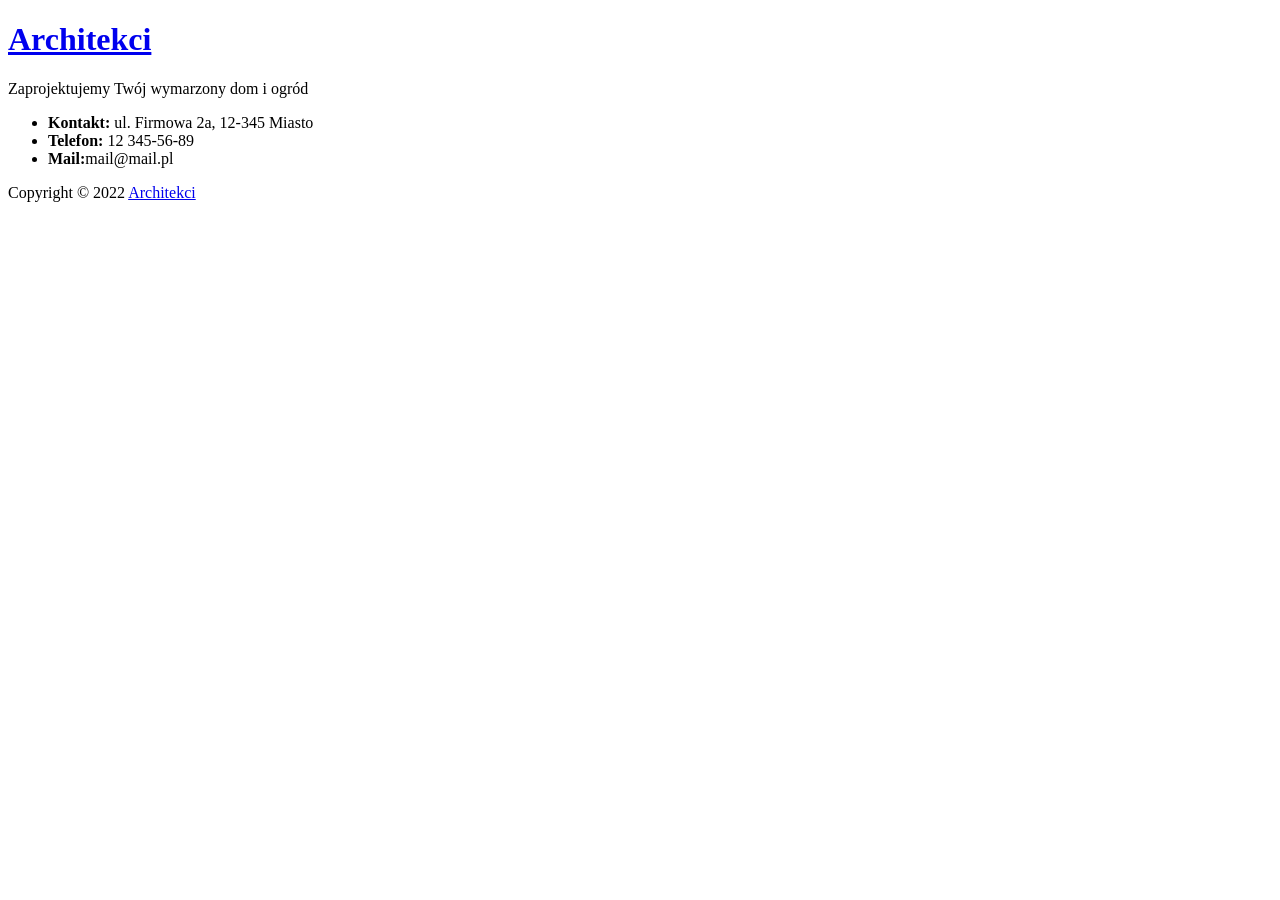
==== index.html @ d5a850f2 "Add files via upload" ====
<!DOCTYPE html>
<html lang="en">
<head>
<title>Firma architektoniczna</title>
<meta charset="utf-8">
<meta name="viewport" content="width=device-width, initial-scale=1">
<link rel="stylesheet" href="assets/css/style.css">
</head>
<body>
<header class="header">
 <h1><a href = "index.html">Architekci</a></h1>
 <p>Zaprojektujemy Twój wymarzony dom i ogród</p>
</header>
<footer>
<div class="content">
<ul>
<li class="contact"><strong>Kontakt:</strong> ul. Firmowa 2a, 12-345 Miasto</li>
<li class="center"><strong>Telefon:</strong> 12 345-56-89</li>
<li class="contact"><strong>Mail:</strong><a href:mail@mail.pl>mail@mail.pl</a></li>
</ul>
<div class="copyright">
<p>Copyright &#169; 2022 <a href="index.html">Architekci</a></p>
</div>
</div>
</footer>
</body>
</html>
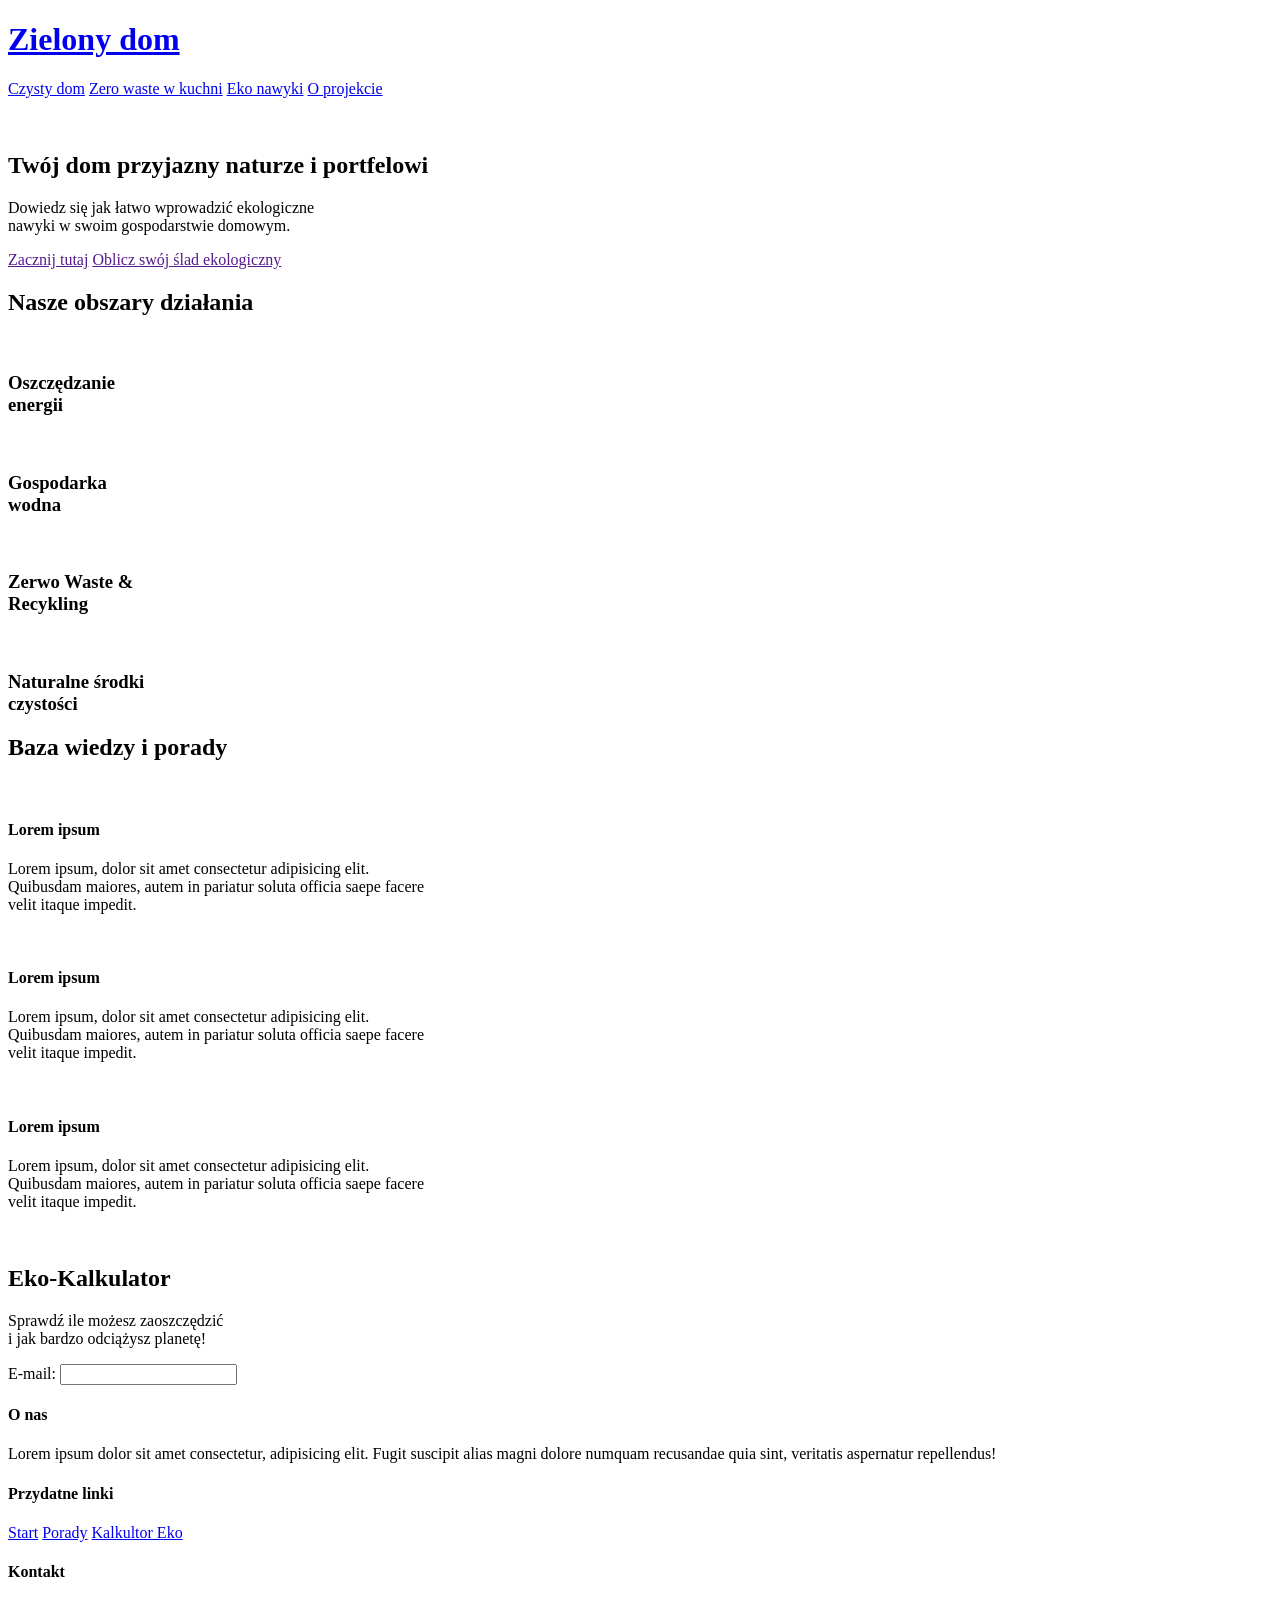
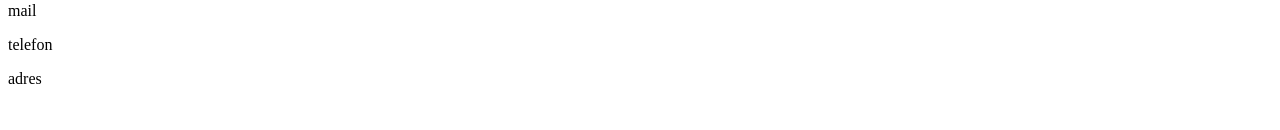
==== commit 77b79d76: "Add files via upload" ====
--- a/index.html
+++ b/index.html
@@ -1,27 +1,103 @@
 <!DOCTYPE html>
-<html lang="en">
+<html lang="pl">
 <head>
-<title>Firma architektoniczna</title>
-<meta charset="utf-8">
-<meta name="viewport" content="width=device-width, initial-scale=1">
-<link rel="stylesheet" href="assets/css/style.css">
+    <meta charset="UTF-8">
+    <meta name="viewport" content="width=device-width, initial-scale=1.0">
+    <title>Ekologia domowa - Strona główna</title>
 </head>
 <body>
-<header class="header">
- <h1><a href = "index.html">Architekci</a></h1>
- <p>Zaprojektujemy Twój wymarzony dom i ogród</p>
-</header>
-<footer>
-<div class="content">
-<ul>
-<li class="contact"><strong>Kontakt:</strong> ul. Firmowa 2a, 12-345 Miasto</li>
-<li class="center"><strong>Telefon:</strong> 12 345-56-89</li>
-<li class="contact"><strong>Mail:</strong><a href:mail@mail.pl>mail@mail.pl</a></li>
-</ul>
-<div class="copyright">
-<p>Copyright &#169; 2022 <a href="index.html">Architekci</a></p>
-</div>
-</div>
-</footer>
+    <header>
+        <p><h1><a href = index.html>Zielony dom</a></h1>
+            <a href = "czystydom.html">Czysty dom</a>
+           <a href = zerowastewkuchni.html>Zero waste w kuchni</a>
+           <a href = "ekonawyki.html">Eko nawyki</a>
+           <a href = "oprojekcie.html">O projekcie</a>
+        </p>
+    </header>
+
+    <section id = glowna>
+        <img src = "">
+        <h1>Twój dom przyjazny naturze i portfelowi</h1>
+        <p>Dowiedz się jak łatwo wprowadzić ekologiczne <br> nawyki w swoim gospodarstwie domowym.</p>
+        <a href = "" class = "button-link">Zacznij tutaj</a>
+        <a href = "" class = "button-link">Oblicz swój ślad ekologiczny</a>
+    </section>
+  
+
+    <section id = kategorie>
+        <h2>Nasze obszary działania</h2>
+        <section class = kategorie>
+            <img src = "">
+            <h3>Oszczędzanie<br>energii</h3>
+        </section>
+        <section class = kategorie>
+            <img src = "">
+            <h3>Gospodarka<br>wodna</h3>
+        </section>
+        <section class = kategorie>
+            <img src = "">
+            <h3>Zerwo Waste &<br>Recykling</h3>
+        </section>
+        <section class = kategorie>
+            <img src = "">
+            <h3>Naturalne środki <br>czystości</h3>
+        </section>
+    </section>
+    
+    <section id = baza_wiedzy>
+        <h2>Baza wiedzy i porady</h2>
+        <section>
+            <img src = "">
+            <h4>Lorem ipsum</h4>
+            <p>Lorem ipsum, dolor sit amet consectetur adipisicing elit.<br> Quibusdam maiores, autem in pariatur soluta officia saepe facere<br> velit itaque impedit.</p>
+        </section>
+        <section>
+            <img src = "">
+            <h4>Lorem ipsum</h4>
+            <p>Lorem ipsum, dolor sit amet consectetur adipisicing elit.<br> Quibusdam maiores, autem in pariatur soluta officia saepe facere<br> velit itaque impedit.</p>
+        </section>
+        <section>
+            <img src = "">
+            <h4>Lorem ipsum</h4>
+            <p>Lorem ipsum, dolor sit amet consectetur adipisicing elit.<br> Quibusdam maiores, autem in pariatur soluta officia saepe facere<br> velit itaque impedit.</p>
+        </section>
+
+    </section>
+
+    <section id = kalkulator>
+        <img src = "">
+        <h2>Eko-Kalkulator</h2>
+        <p>Sprawdź ile możesz zaoszczędzić<br>i jak bardzo odciążysz planetę!</p>
+    </section>
+
+    <section id = newsletter>
+        <form action="/wyslij" method="post">
+             <label for="email">E-mail:</label>
+            <input type="email" id="email" name="email" required>
+        </form>
+    </section>
+    <footer>
+        <section id = o_nas>
+            <h4>O nas</h4>
+            <p>Lorem ipsum dolor sit amet consectetur, adipisicing elit. Fugit suscipit alias magni dolore numquam recusandae quia sint, veritatis aspernatur repellendus!</p>
+        </section>
+        <section id = linki>
+            <h4>Przydatne linki</h4>
+            <a href = "start.html">Start</a>
+            <a href = "porady.html">Porady</a>
+            <a href = "kalkulator.html">Kalkultor Eko</a>
+        </section>
+        <section id = kontakt>
+            <h4>Kontakt</h4>
+            <p>mail</p>
+            <p>telefon</p>
+            <p>adres</p>
+        </section>
+        <section id = socialmedia>
+            <a href = ""><img src = ""></a>
+            <a href = ""><img src = ""></a>
+            <a href = ""><img src = ""></a>
+        </section>
+    </footer>
 </body>
 </html>
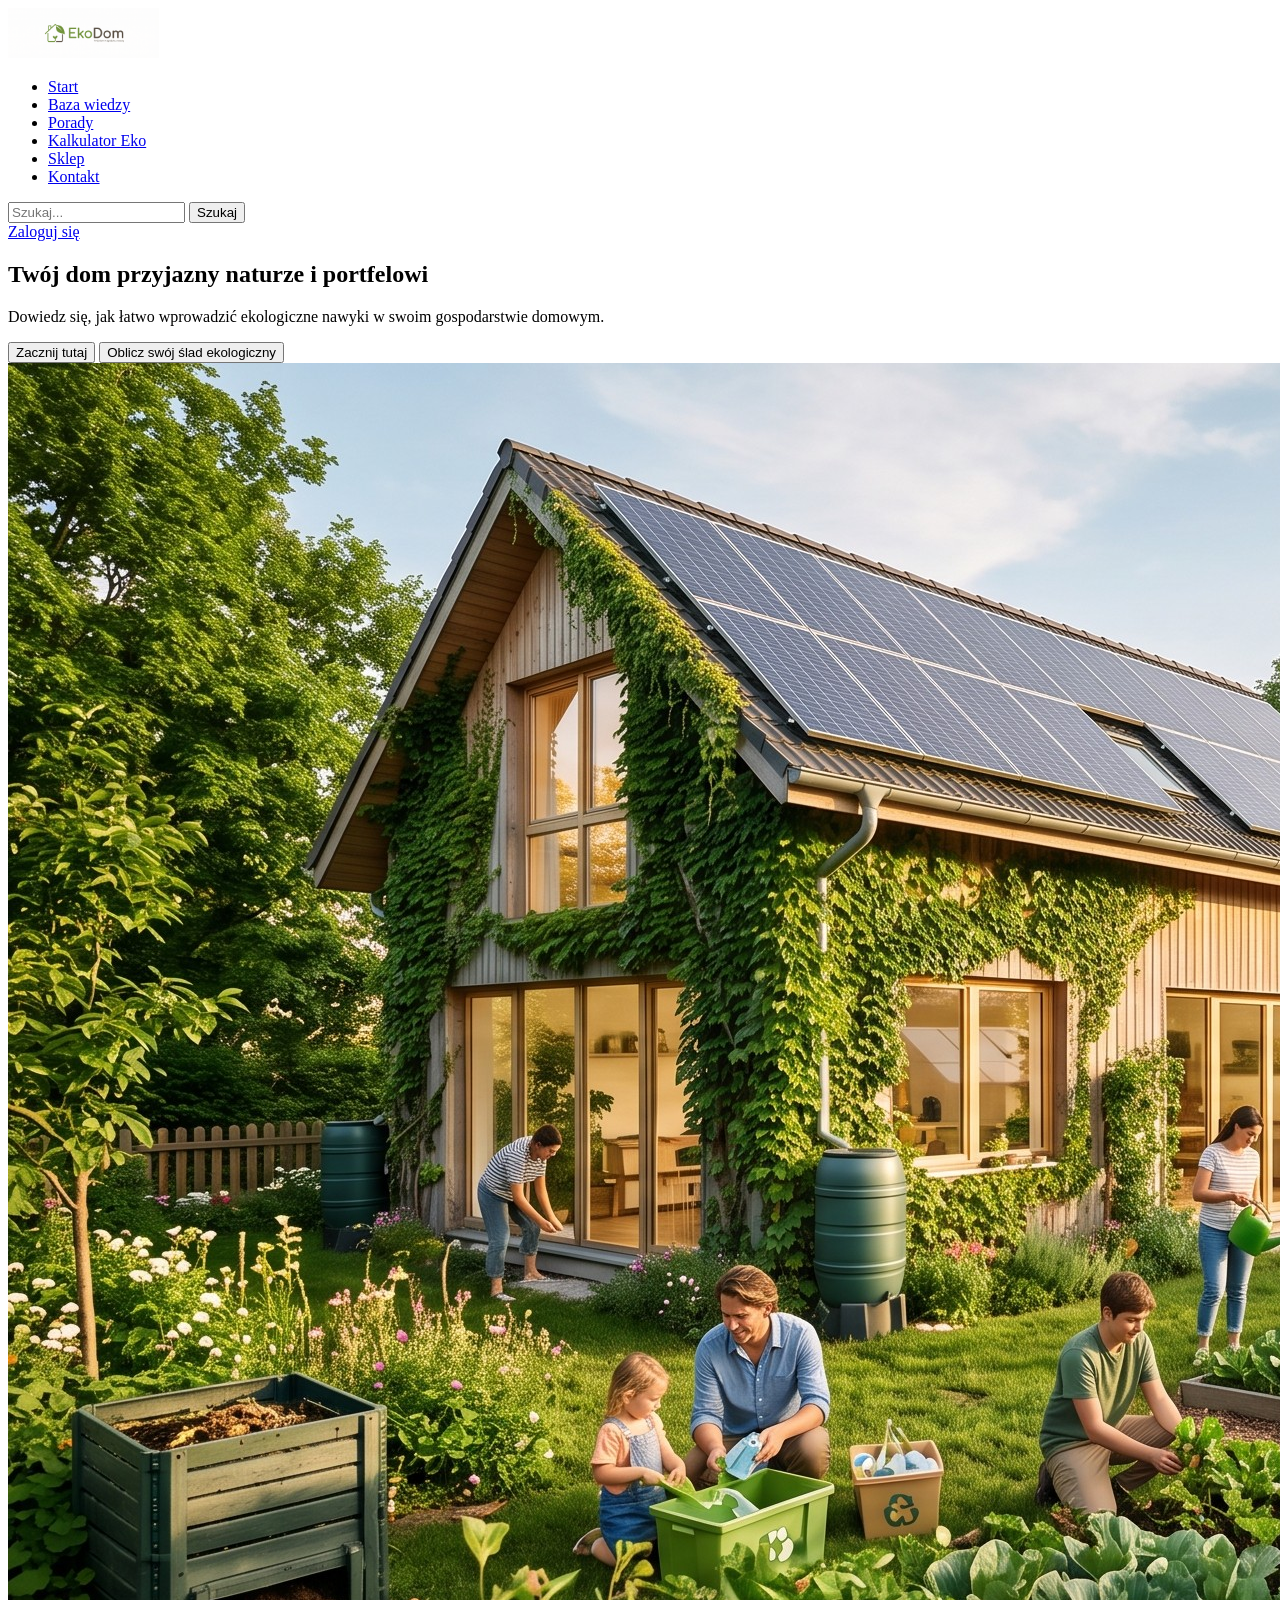
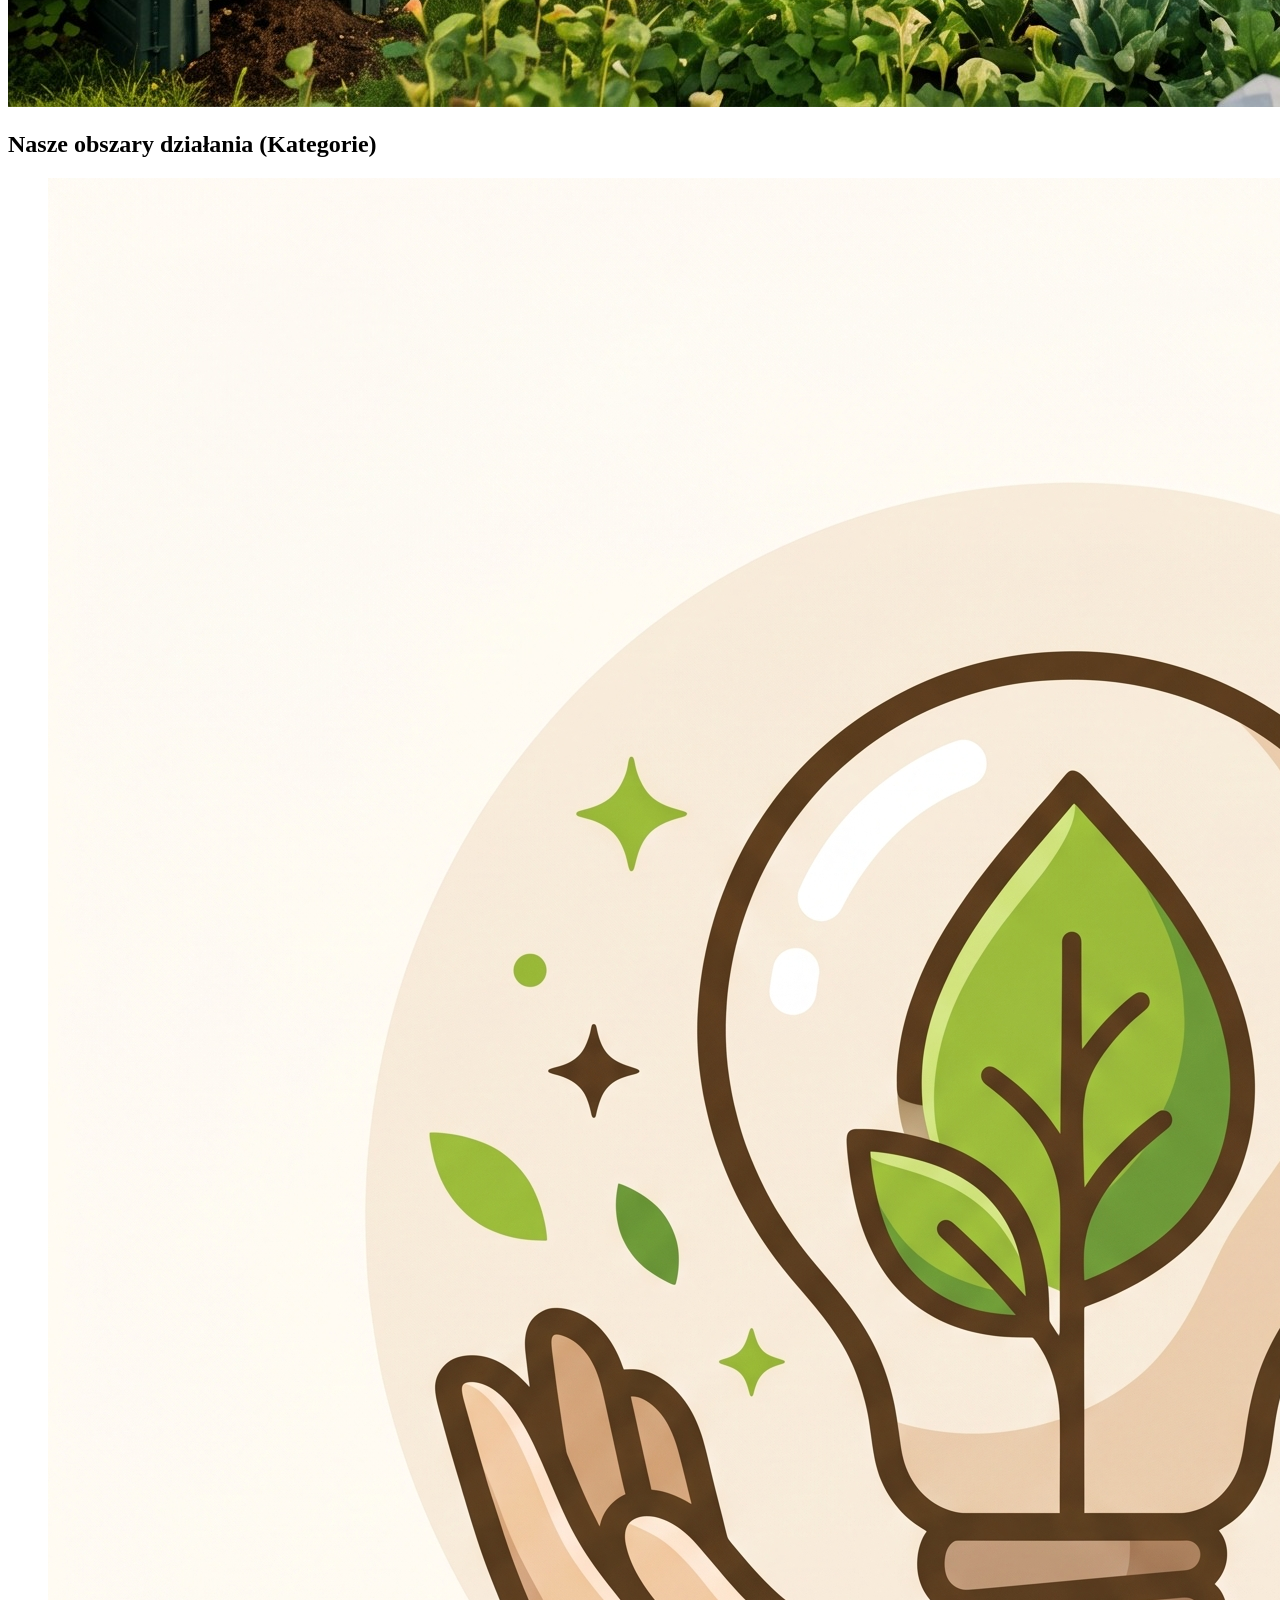
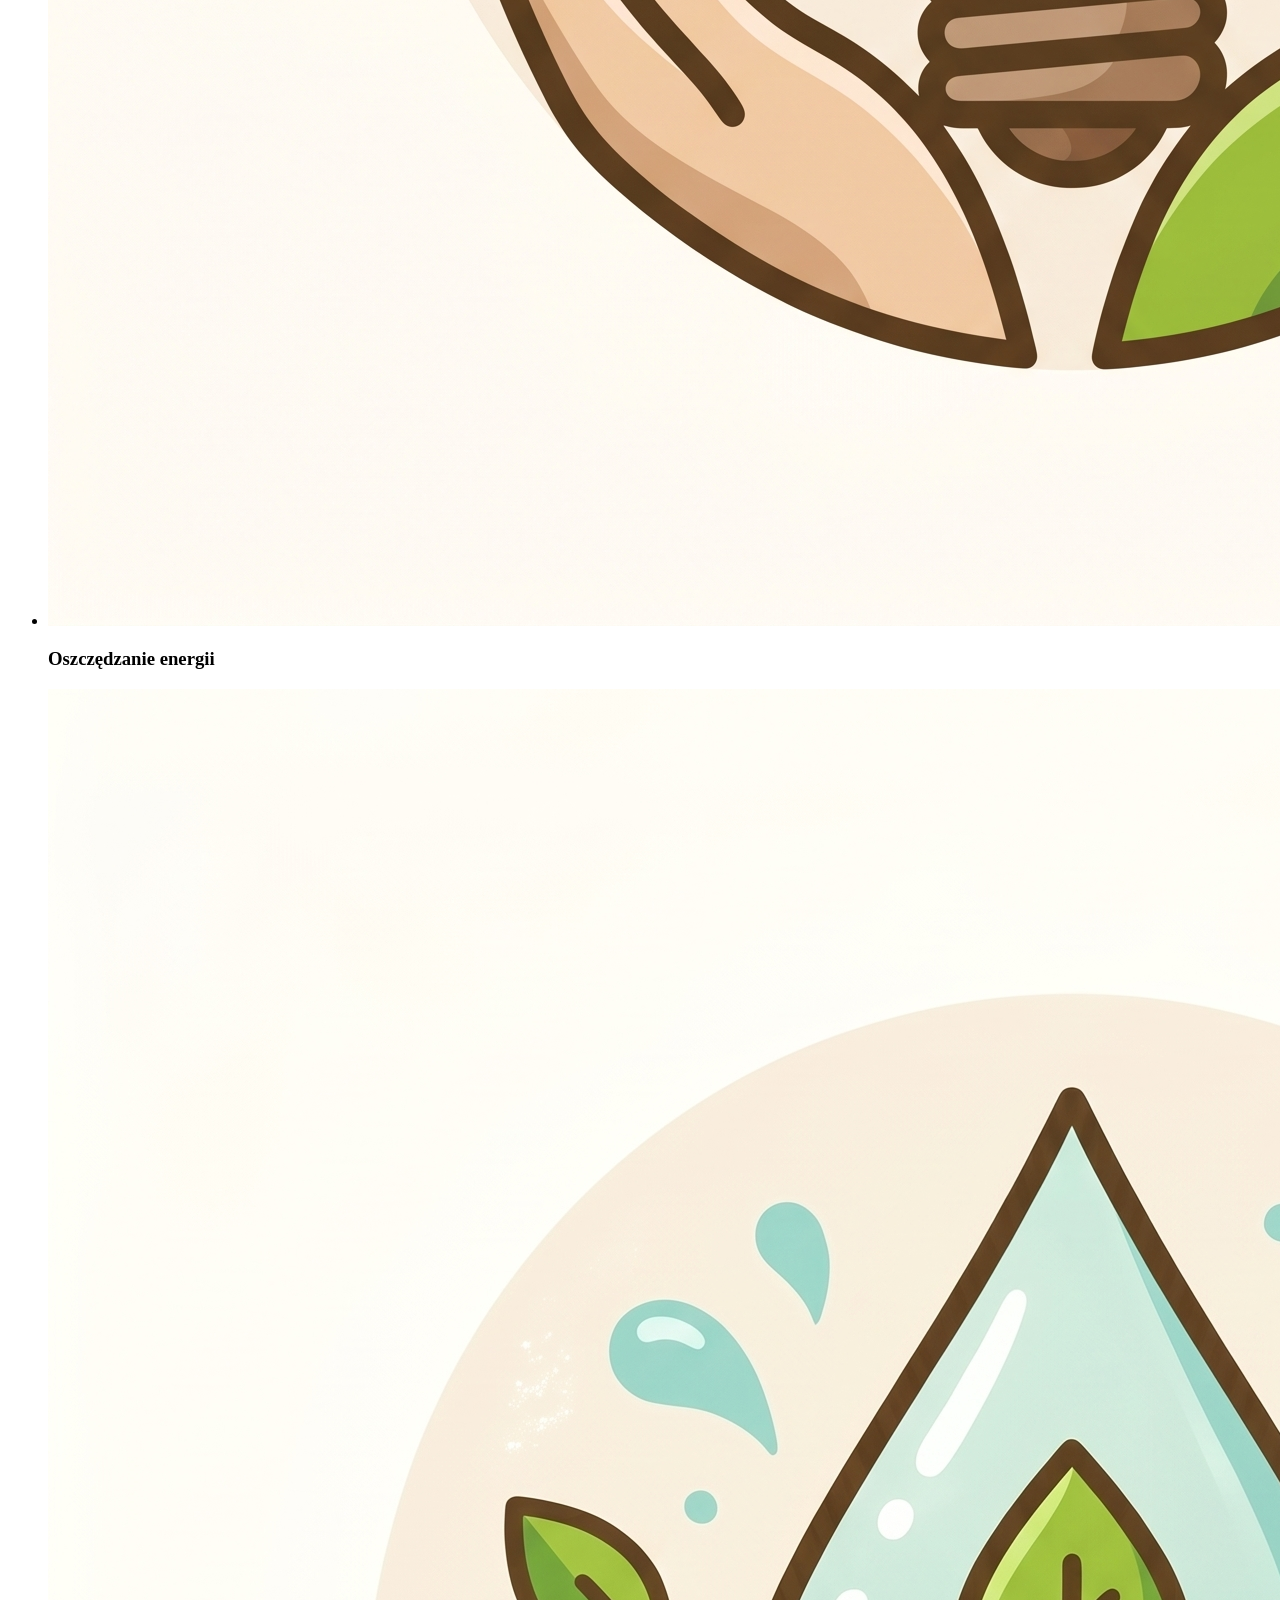
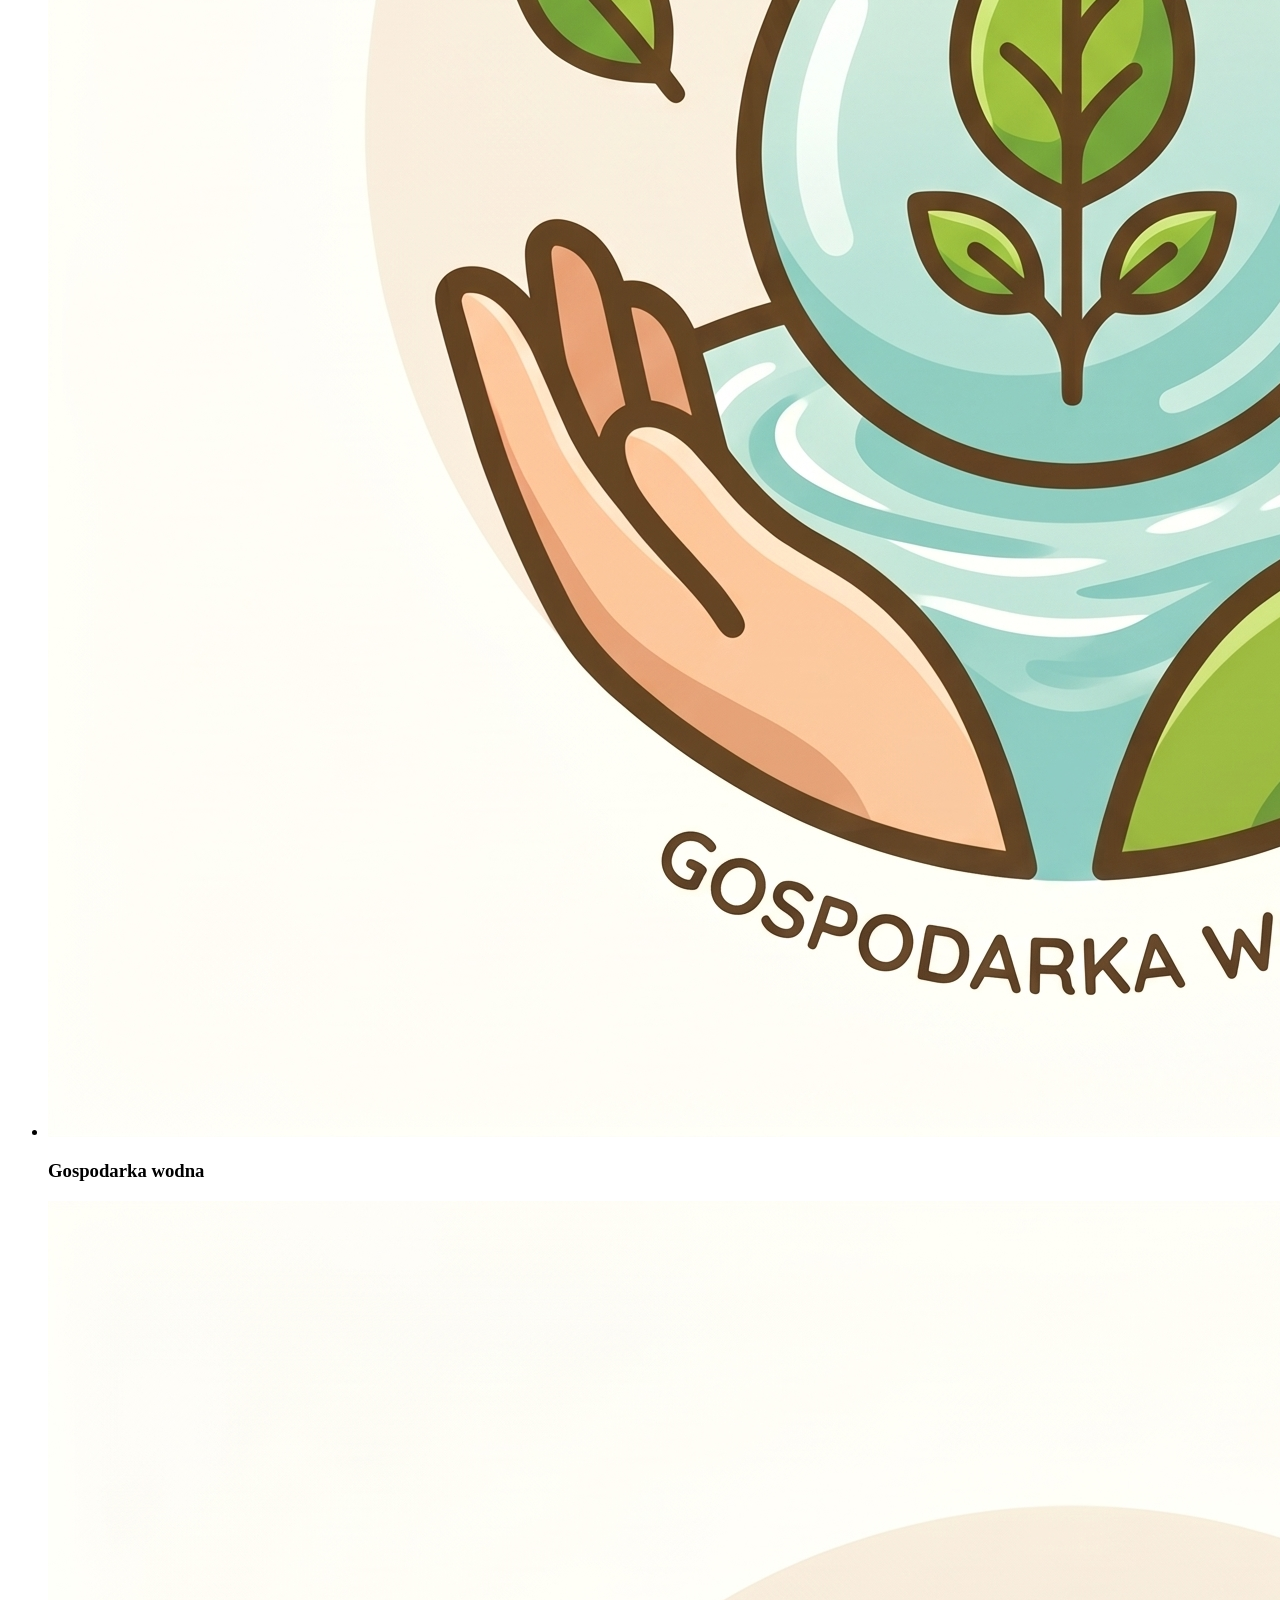
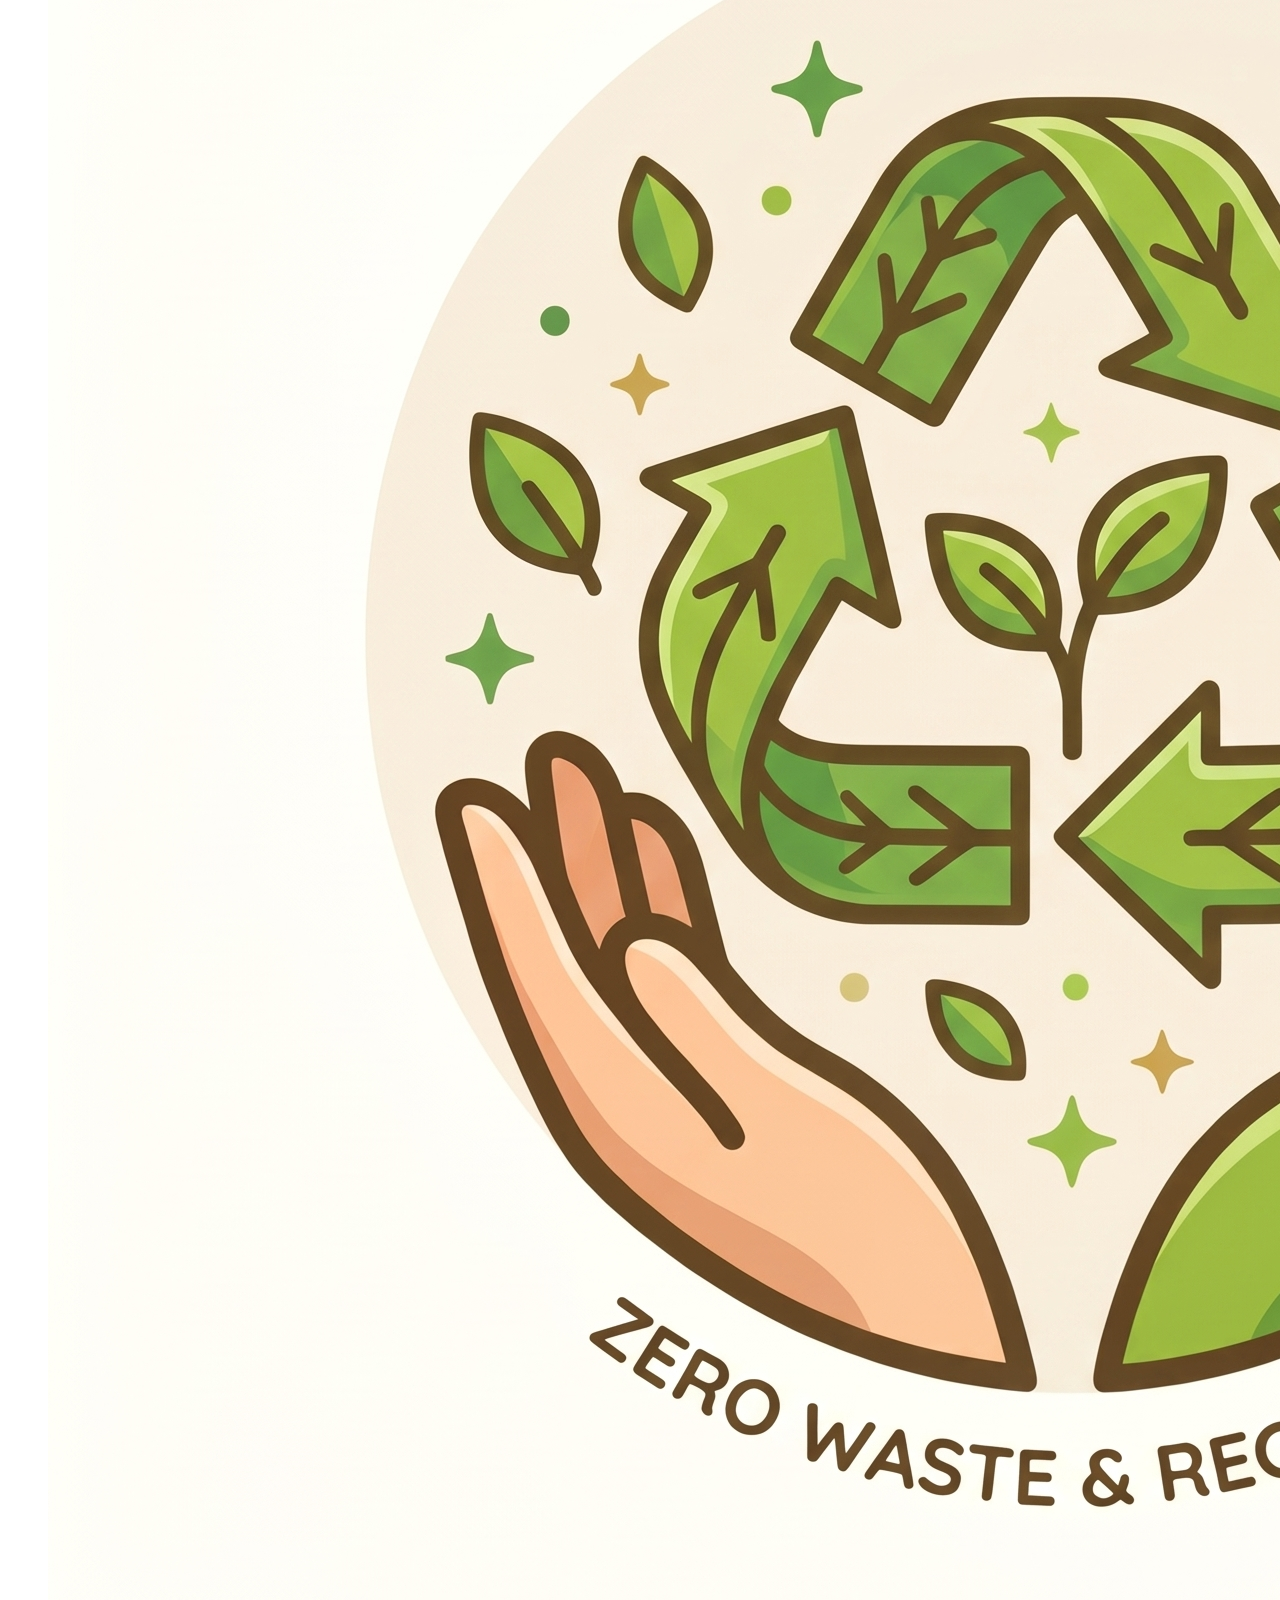
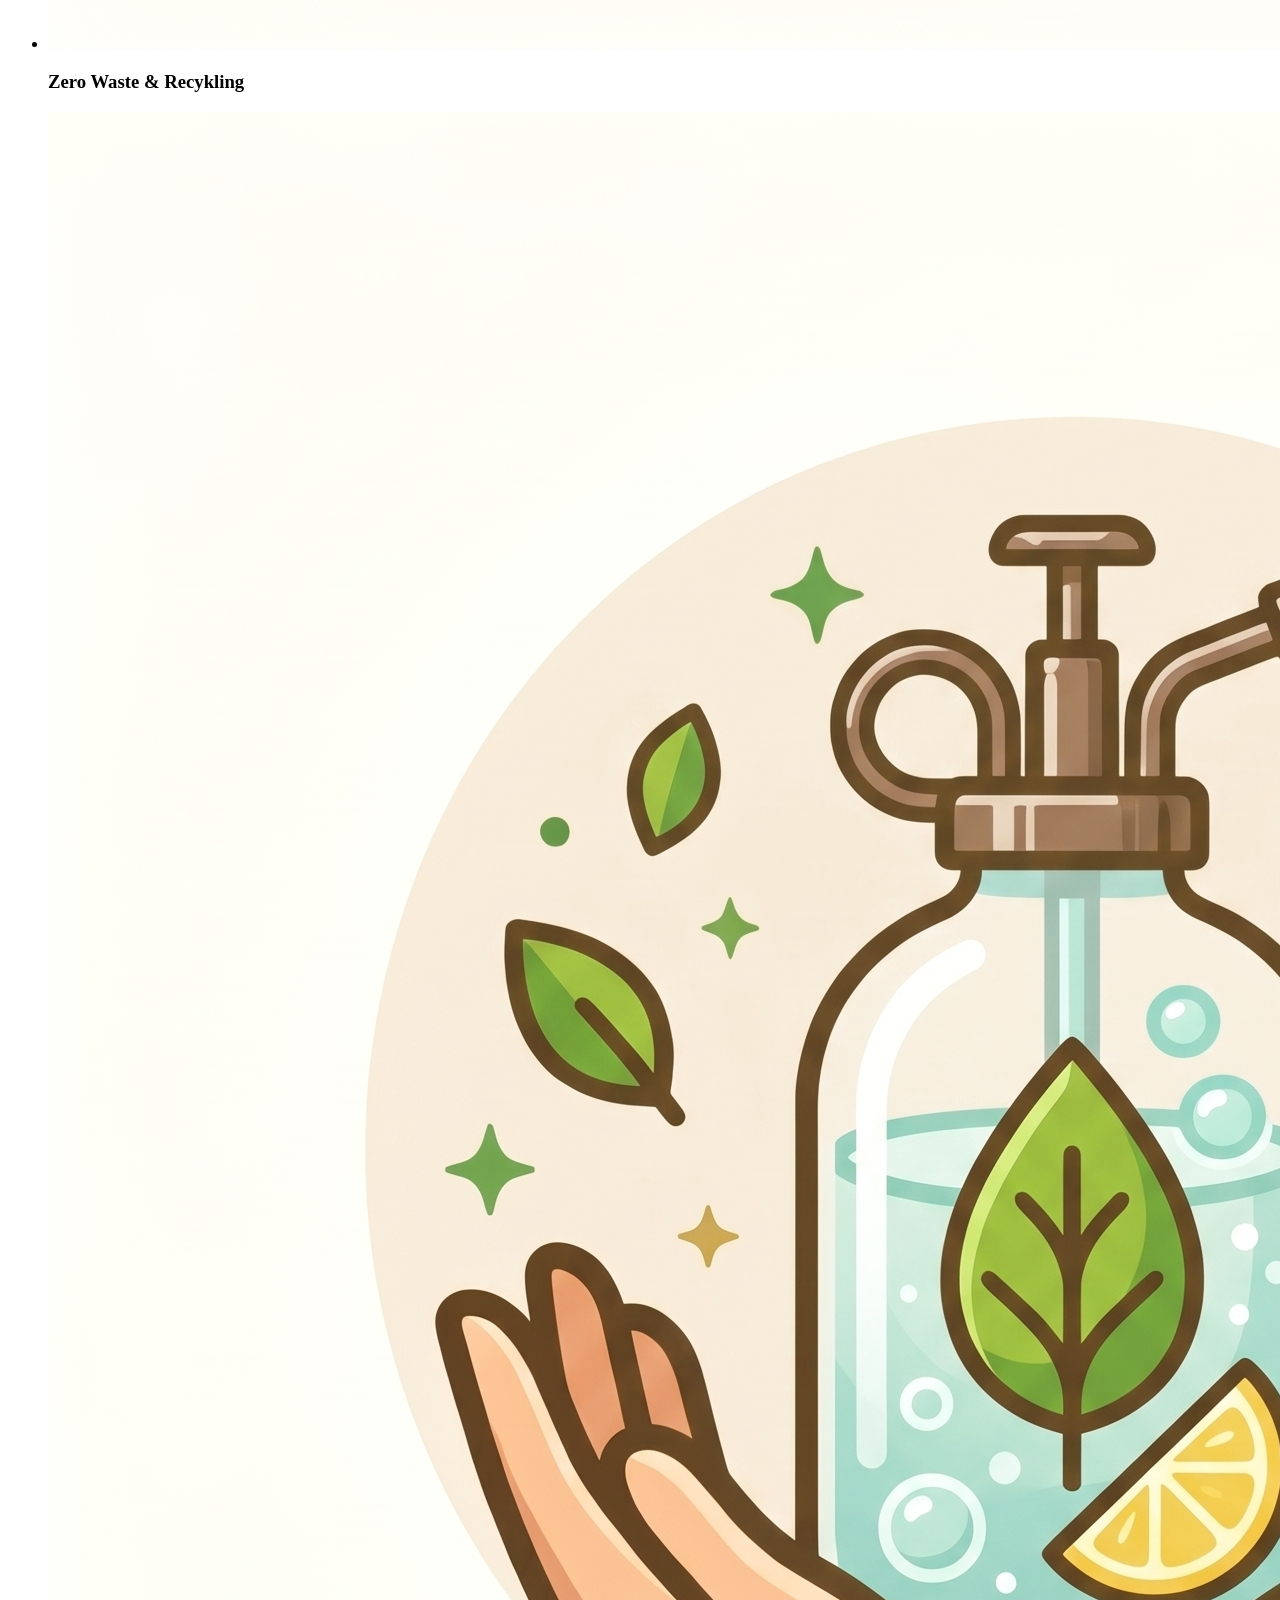
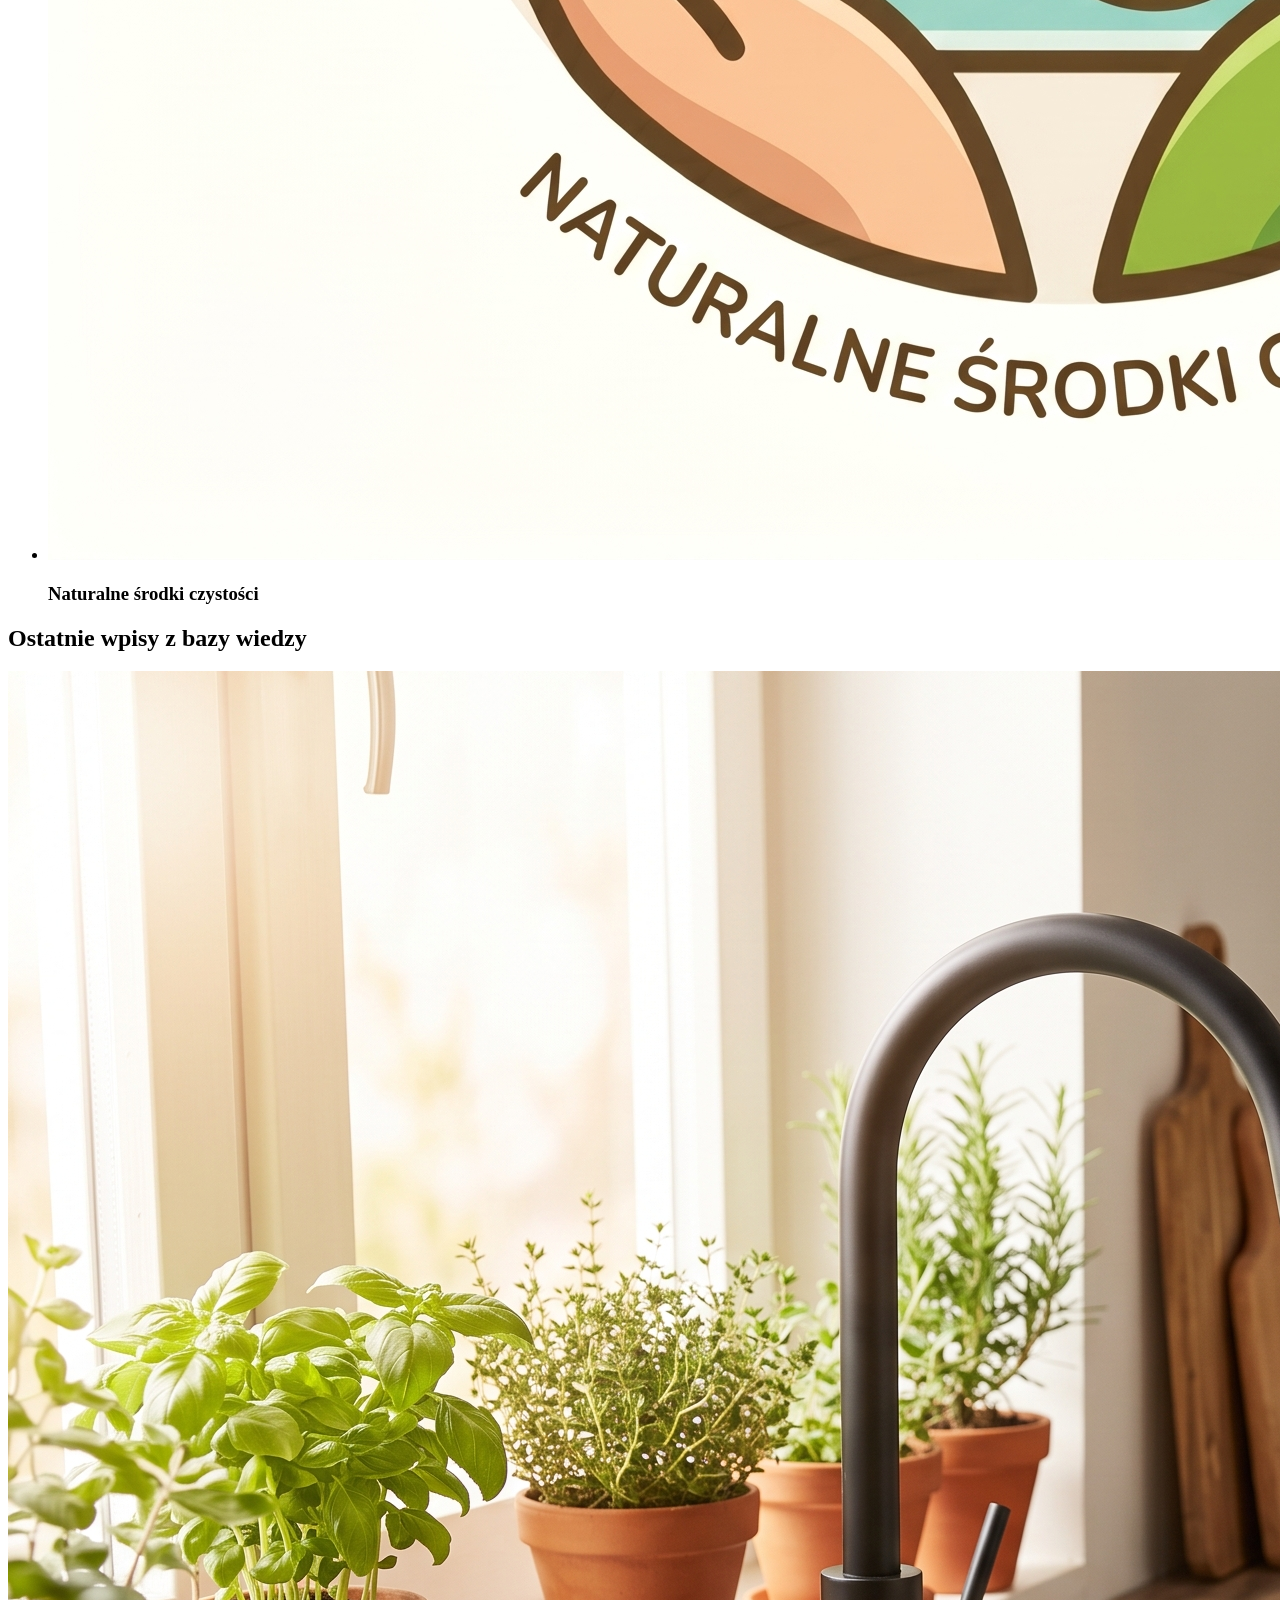
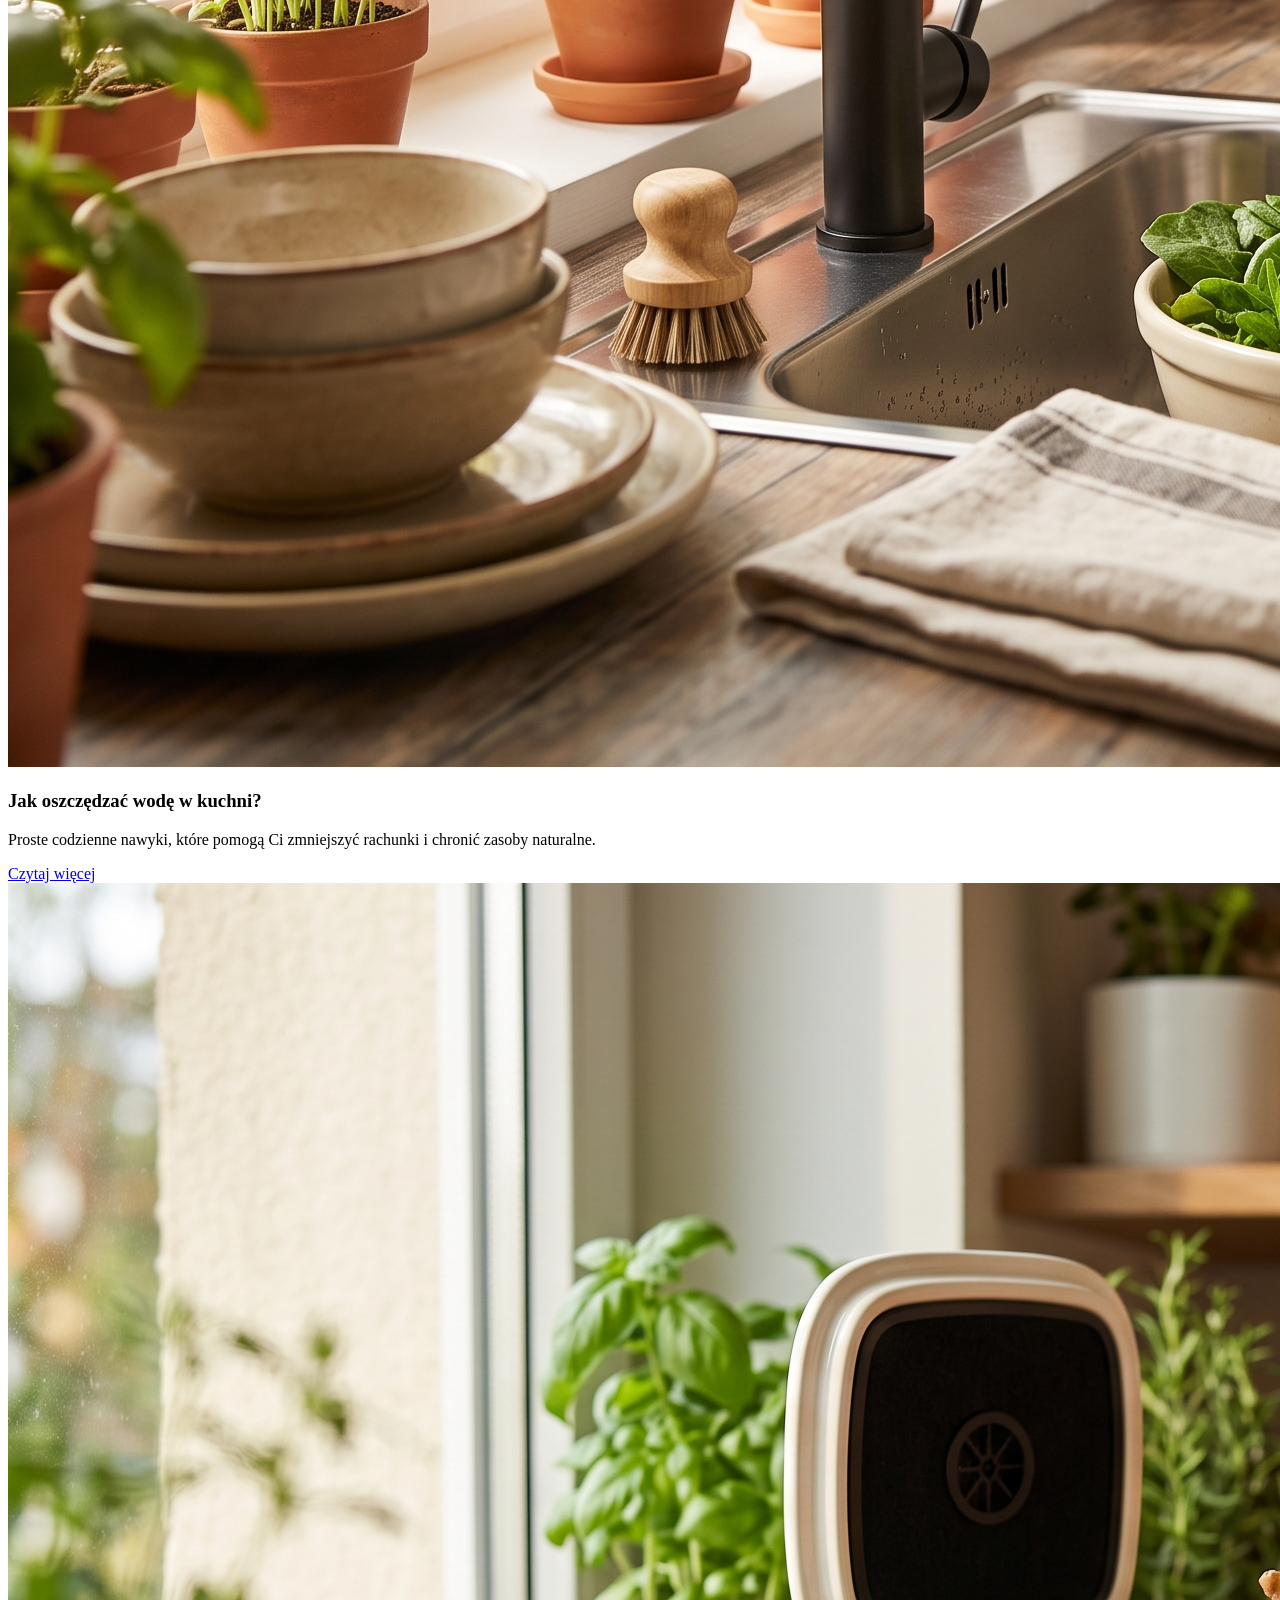
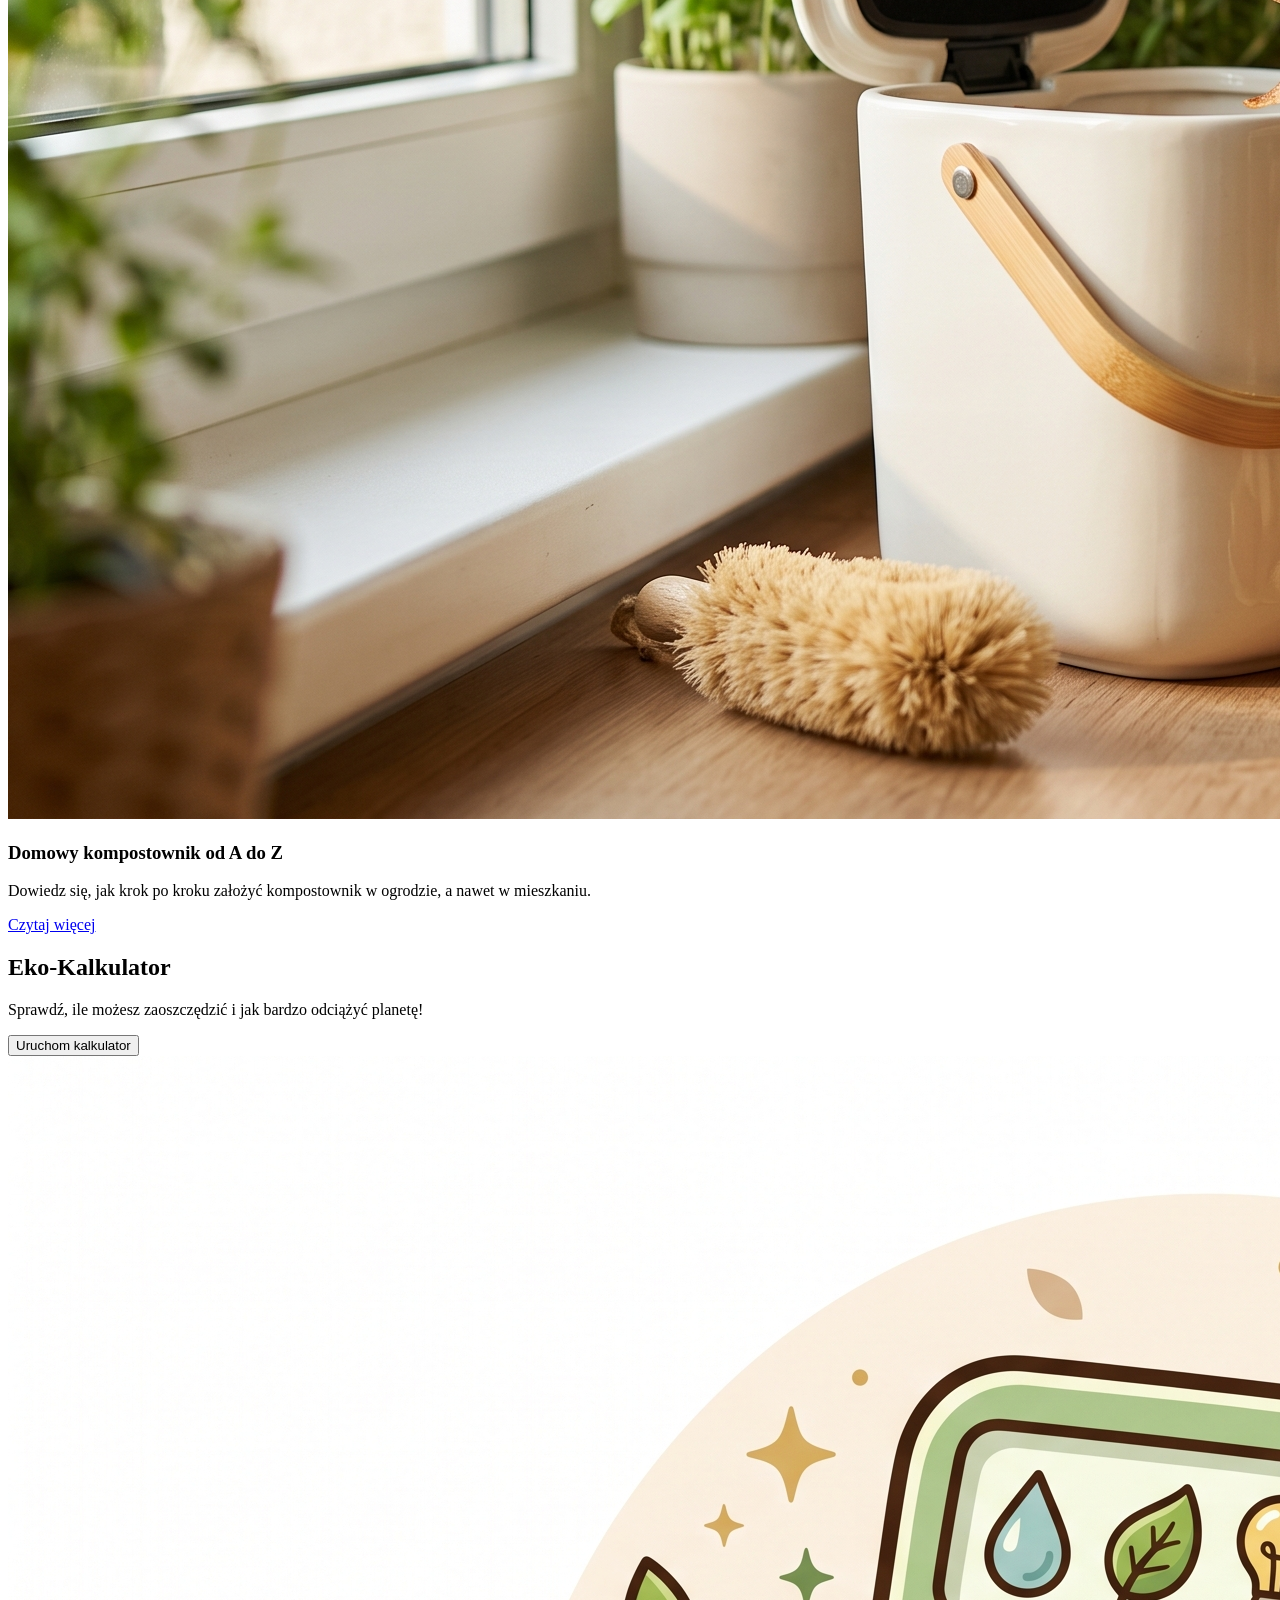
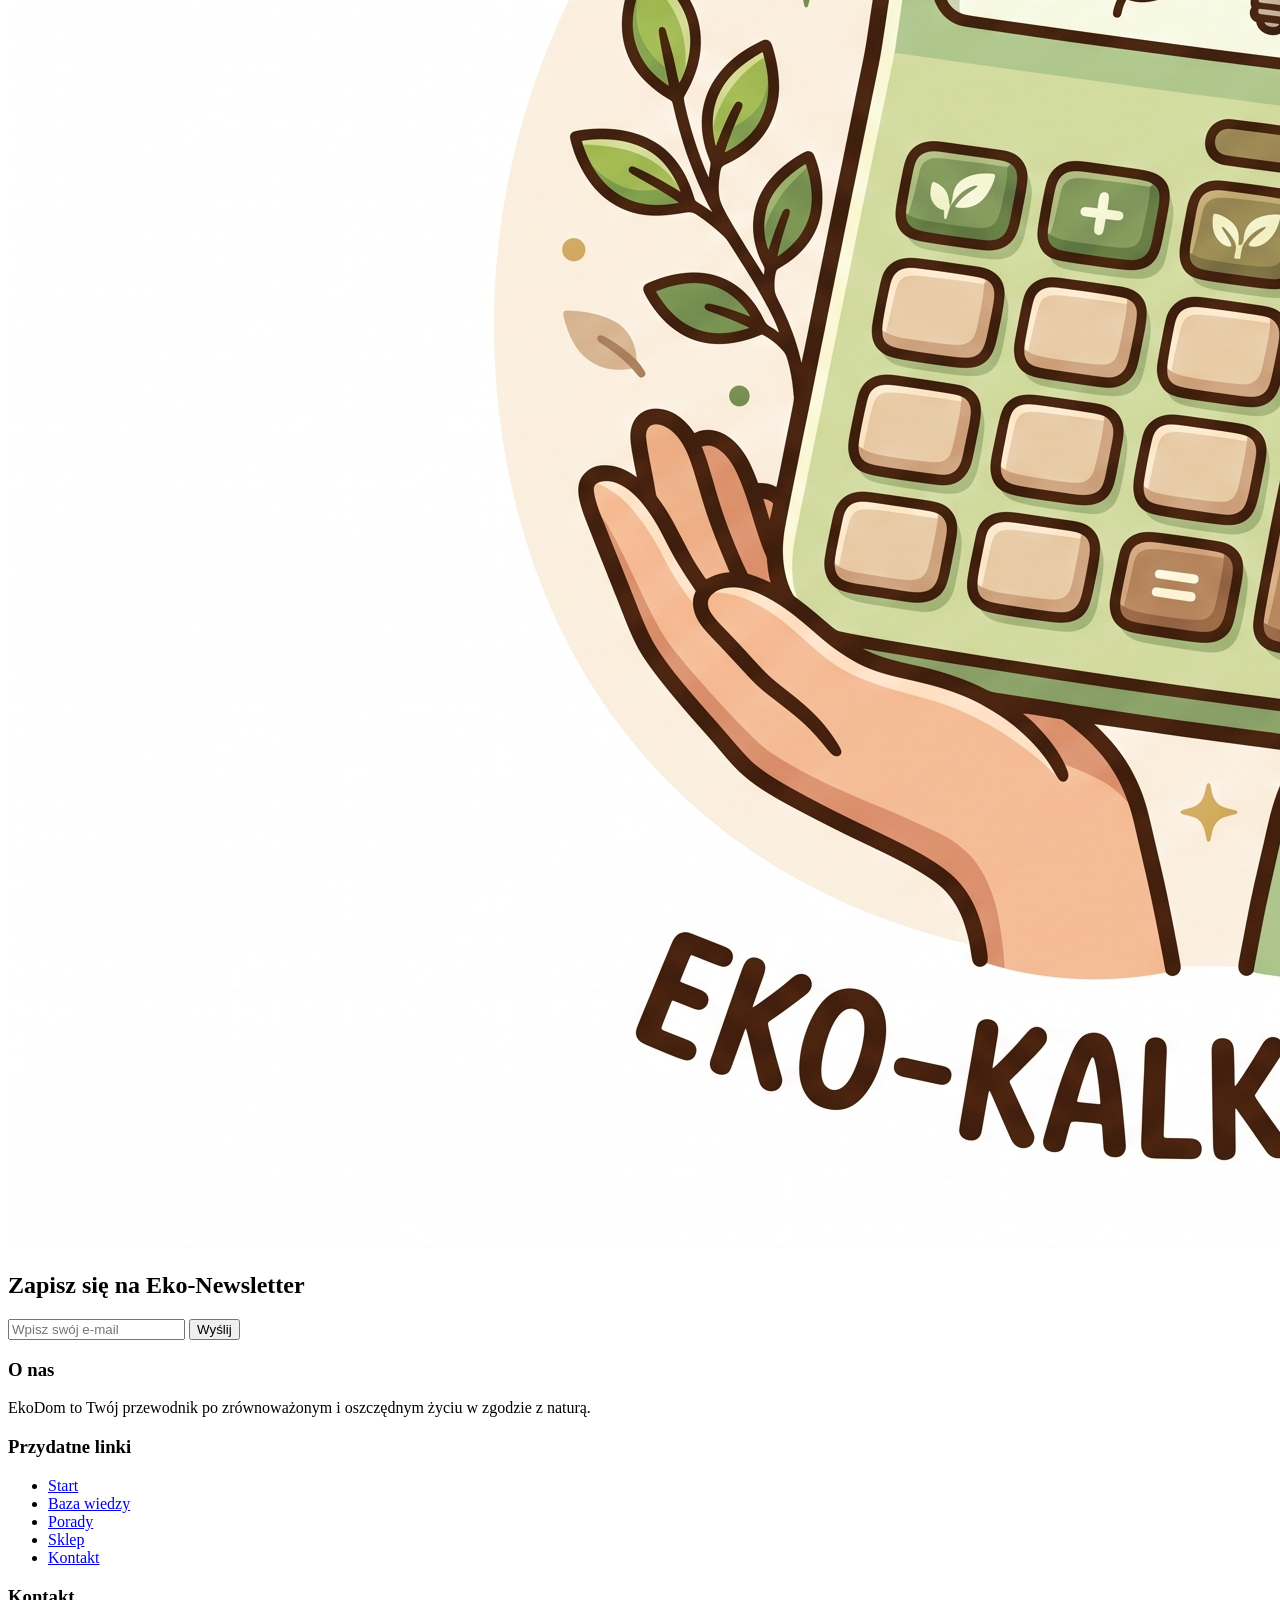
==== commit d67fffd8: "Add files via upload" ====
--- a/index.html
+++ b/index.html
@@ -1,103 +1,140 @@
-<!DOCTYPE html>
-<html lang="pl">
-<head>
-    <meta charset="UTF-8">
-    <meta name="viewport" content="width=device-width, initial-scale=1.0">
-    <title>Ekologia domowa - Strona główna</title>
-</head>
-<body>
-    <header>
-        <p><h1><a href = index.html>Zielony dom</a></h1>
-            <a href = "czystydom.html">Czysty dom</a>
-           <a href = zerowastewkuchni.html>Zero waste w kuchni</a>
-           <a href = "ekonawyki.html">Eko nawyki</a>
-           <a href = "oprojekcie.html">O projekcie</a>
-        </p>
-    </header>
-
-    <section id = glowna>
-        <img src = "">
-        <h1>Twój dom przyjazny naturze i portfelowi</h1>
-        <p>Dowiedz się jak łatwo wprowadzić ekologiczne <br> nawyki w swoim gospodarstwie domowym.</p>
-        <a href = "" class = "button-link">Zacznij tutaj</a>
-        <a href = "" class = "button-link">Oblicz swój ślad ekologiczny</a>
-    </section>
-  
-
-    <section id = kategorie>
-        <h2>Nasze obszary działania</h2>
-        <section class = kategorie>
-            <img src = "">
-            <h3>Oszczędzanie<br>energii</h3>
-        </section>
-        <section class = kategorie>
-            <img src = "">
-            <h3>Gospodarka<br>wodna</h3>
-        </section>
-        <section class = kategorie>
-            <img src = "">
-            <h3>Zerwo Waste &<br>Recykling</h3>
-        </section>
-        <section class = kategorie>
-            <img src = "">
-            <h3>Naturalne środki <br>czystości</h3>
-        </section>
-    </section>
-    
-    <section id = baza_wiedzy>
-        <h2>Baza wiedzy i porady</h2>
-        <section>
-            <img src = "">
-            <h4>Lorem ipsum</h4>
-            <p>Lorem ipsum, dolor sit amet consectetur adipisicing elit.<br> Quibusdam maiores, autem in pariatur soluta officia saepe facere<br> velit itaque impedit.</p>
-        </section>
-        <section>
-            <img src = "">
-            <h4>Lorem ipsum</h4>
-            <p>Lorem ipsum, dolor sit amet consectetur adipisicing elit.<br> Quibusdam maiores, autem in pariatur soluta officia saepe facere<br> velit itaque impedit.</p>
-        </section>
-        <section>
-            <img src = "">
-            <h4>Lorem ipsum</h4>
-            <p>Lorem ipsum, dolor sit amet consectetur adipisicing elit.<br> Quibusdam maiores, autem in pariatur soluta officia saepe facere<br> velit itaque impedit.</p>
-        </section>
-
-    </section>
-
-    <section id = kalkulator>
-        <img src = "">
-        <h2>Eko-Kalkulator</h2>
-        <p>Sprawdź ile możesz zaoszczędzić<br>i jak bardzo odciążysz planetę!</p>
-    </section>
-
-    <section id = newsletter>
-        <form action="/wyslij" method="post">
-             <label for="email">E-mail:</label>
-            <input type="email" id="email" name="email" required>
-        </form>
-    </section>
-    <footer>
-        <section id = o_nas>
-            <h4>O nas</h4>
-            <p>Lorem ipsum dolor sit amet consectetur, adipisicing elit. Fugit suscipit alias magni dolore numquam recusandae quia sint, veritatis aspernatur repellendus!</p>
-        </section>
-        <section id = linki>
-            <h4>Przydatne linki</h4>
-            <a href = "start.html">Start</a>
-            <a href = "porady.html">Porady</a>
-            <a href = "kalkulator.html">Kalkultor Eko</a>
-        </section>
-        <section id = kontakt>
-            <h4>Kontakt</h4>
-            <p>mail</p>
-            <p>telefon</p>
-            <p>adres</p>
-        </section>
-        <section id = socialmedia>
-            <a href = ""><img src = ""></a>
-            <a href = ""><img src = ""></a>
-            <a href = ""><img src = ""></a>
-        </section>
-    </footer>
-</body>
+<!DOCTYPE html>
+<html lang="pl">
+<head>
+    <meta charset="UTF-8">
+    <meta name="viewport" content="width=device-width, initial-scale=1.0">
+    <title>EkoDom - Twój dom przyjazny naturze i portfelowi</title>
+</head>
+<body>
+
+    <!-- PASEK NAWIGACYJNY (Header) -->
+    <header>
+        <div>
+            <a href="index.html"><img src="photos/logo-ekodom.jpg" alt="EkoDom - Twój dom w zgodzie z naturą" style="height: 50px;"></a>
+        </div>
+        <nav>
+            <ul>
+                <li><a href="index.html">Start</a></li>
+                <li><a href="bazawiedzy.html">Baza wiedzy</a></li>
+                <li><a href="porady.html">Porady</a></li>
+                <li><a href="kalkulator.html">Kalkulator Eko</a></li>
+                <li><a href="sklep.html">Sklep</a></li>
+                <li><a href="kontakt.html">Kontakt</a></li>
+            </ul>
+        </nav>
+        <div>
+            <form action="#" method="GET">
+                <input type="search" placeholder="Szukaj...">
+                <button type="submit">Szukaj</button>
+            </form>
+            <a href="logowanie.html">Zaloguj się</a>
+        </div>
+    </header>
+
+    <main>
+        <!-- SEKCJA GŁÓWNA (Hero) -->
+        <section>
+            <div>
+                <h1>Twój dom przyjazny naturze i portfelowi</h1>
+                <p>Dowiedz się, jak łatwo wprowadzić ekologiczne nawyki w swoim gospodarstwie domowym.</p>
+                <div>
+                    <a href="bazawiedzy.html"><button type="button">Zacznij tutaj</button></a>
+                    <a href="kalkulator.html"><button type="button">Oblicz swój ślad ekologiczny</button></a>
+                </div>
+            </div>
+            <div>
+                <img src="photos/herobanner.jpg" alt="Ekologiczny dom">
+            </div>
+        </section>
+
+        <!-- KATEGORIE -->
+        <section>
+            <h2>Nasze obszary działania (Kategorie)</h2>
+            <ul>
+                <li>
+                    <img src="photos/oszczedzanieenergii.jpg" alt="Energia" class = "obszarydzialania">
+                    <h3>Oszczędzanie energii</h3>
+                </li>
+                <li>
+                    <img src="photos/gospodarkawodna.jpg" alt="Woda" class = "obszarydzialania">
+                    <h3>Gospodarka wodna</h3>
+                </li>
+                <li>
+                    <img src="photos/zerowaste.jpg" alt="Odpady" class = "obszarydzialania">
+                    <h3>Zero Waste &amp; Recykling</h3>
+                </li>
+                <li>
+                    <img src="photos/srodkiczystosci.jpg" alt="Naturalne" class = "obszarydzialania">
+                    <h3>Naturalne środki czystości</h3>
+                </li>
+            </ul>
+        </section>
+
+        <!-- ZAJAWKA BAZY WIEDZY -->
+        <section>
+            <h2>Ostatnie wpisy z bazy wiedzy</h2>
+            <article>
+                <img src="photos/jakoszczedzacwodewkuchni.jpg">
+                <h3>Jak oszczędzać wodę w kuchni?</h3>
+                <p>Proste codzienne nawyki, które pomogą Ci zmniejszyć rachunki i chronić zasoby naturalne.</p>
+                <a href="artykul-woda.html">Czytaj więcej</a>
+            </article>
+            <article>
+                <img src="photos/kompostownikodadoz.jpg">
+                <h3>Domowy kompostownik od A do Z</h3>
+                <p>Dowiedz się, jak krok po kroku założyć kompostownik w ogrodzie, a nawet w mieszkaniu.</p>
+                <a href="artykul-kompostownik.html">Czytaj więcej</a>
+            </article>
+        </section>
+
+        <!-- SEKCJA KALKULATORA -->
+        <section>
+            <div>
+                <h2>Eko-Kalkulator</h2>
+                <p>Sprawdź, ile możesz zaoszczędzić i jak bardzo odciążyć planetę!</p>
+                <a href="kalkulator.html"><button type="button">Uruchom kalkulator</button></a>
+            </div>
+            <div>
+                <img src="photos/ekokalkulator.jpg" alt="Makieta kalkulatora">
+            </div>
+        </section>
+
+        <!-- NEWSLETTER -->
+        <section>
+            <h2>Zapisz się na Eko-Newsletter</h2>
+            <form action="#" method="POST">
+                <input type="email" placeholder="Wpisz swój e-mail" required>
+                <button type="submit">Wyślij</button>
+            </form>
+        </section>
+    </main>
+
+    <!-- STOPKA (Footer) -->
+    <footer>
+        <section>
+            <h3>O nas</h3>
+            <p>EkoDom to Twój przewodnik po zrównoważonym i oszczędnym życiu w zgodzie z naturą.</p>
+        </section>
+        <nav>
+            <h3>Przydatne linki</h3>
+            <ul>
+                <li><a href="index.html">Start</a></li>
+                <li><a href="bazawiedzy.html">Baza wiedzy</a></li>
+                <li><a href="porady.html">Porady</a></li>
+                <li><a href="sklep.html">Sklep</a></li>
+                <li><a href="kontakt.html">Kontakt</a></li>
+            </ul>
+        </nav>
+        <section>
+            <h3>Kontakt</h3>
+            <p>E-mail: kontakt@ekodom.pl</p>
+            <p>Telefon: +48 123 456 789</p>
+        </section>
+        <div>
+            <hr>
+            <p>&copy; 2026 EkoDom. Wszystkie prawa zastrzeżone.</p>
+        </div>
+    </footer>
+
+</body>
 </html>
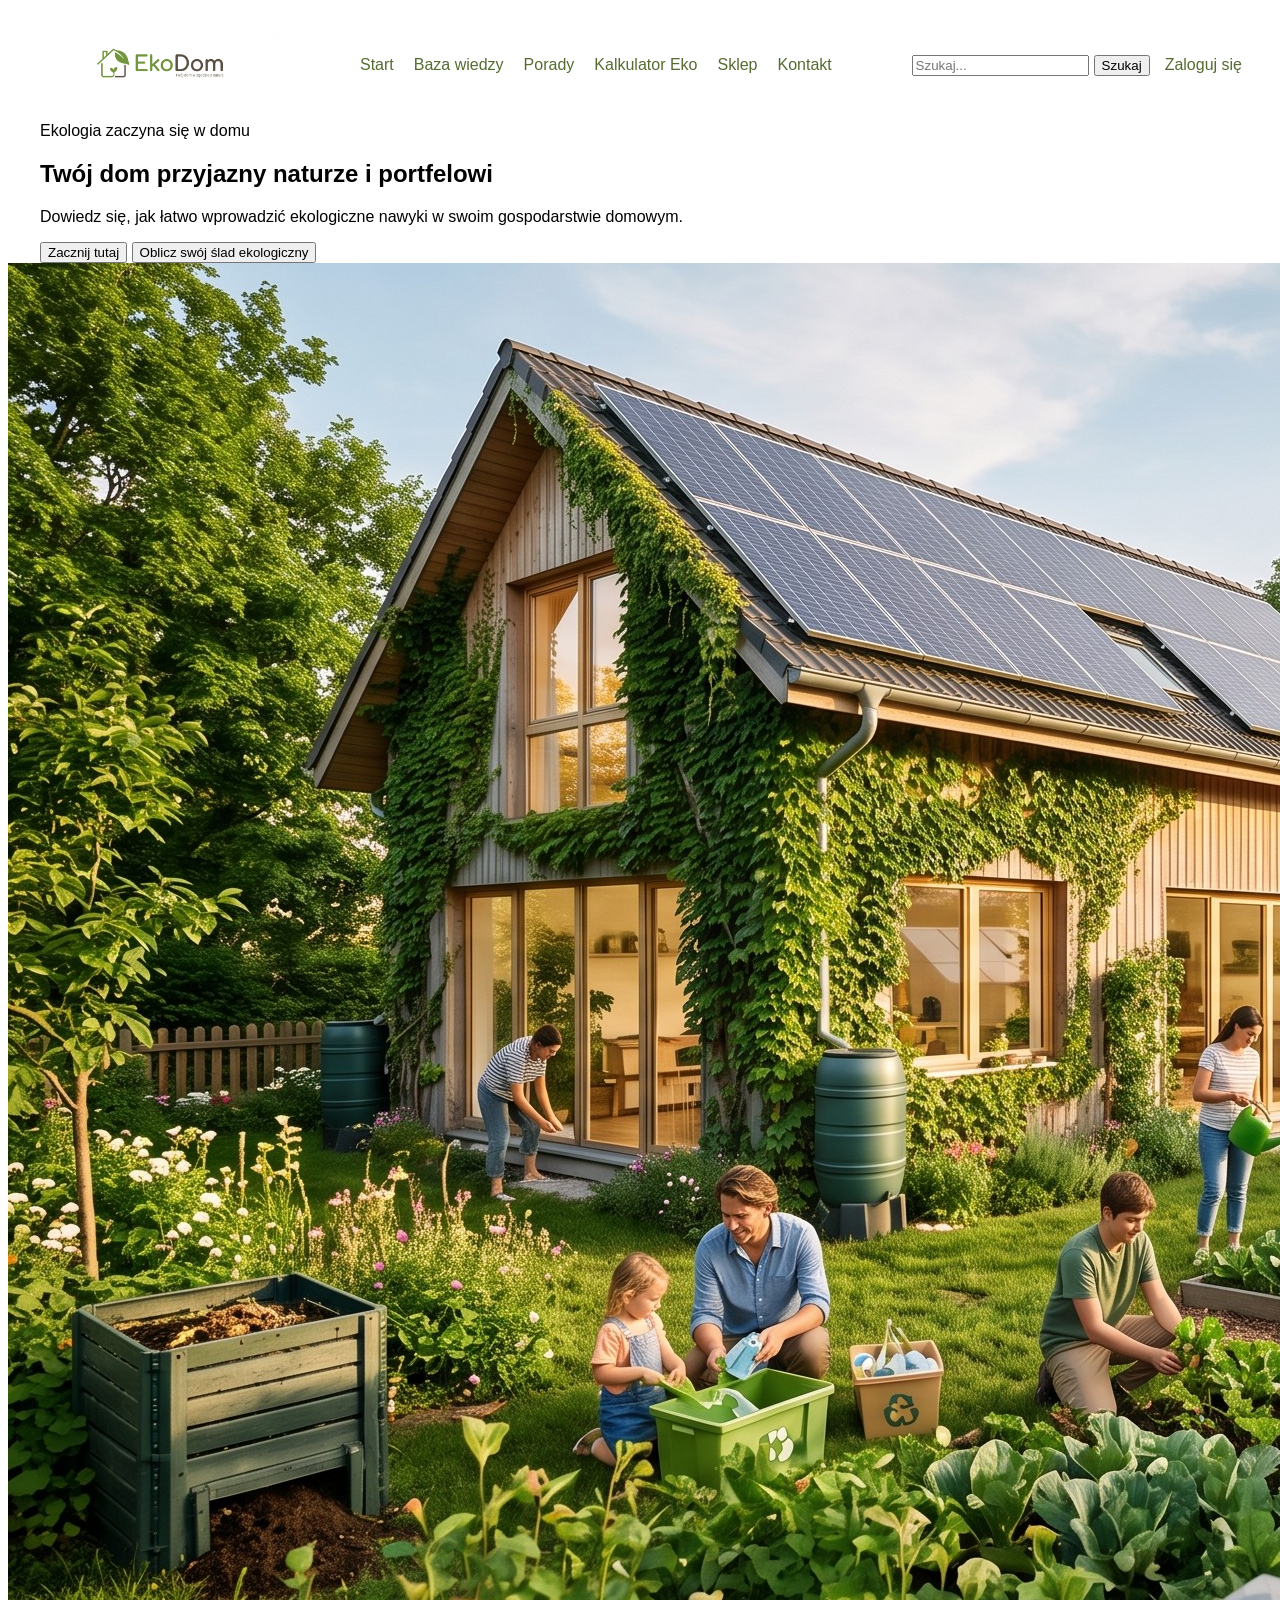
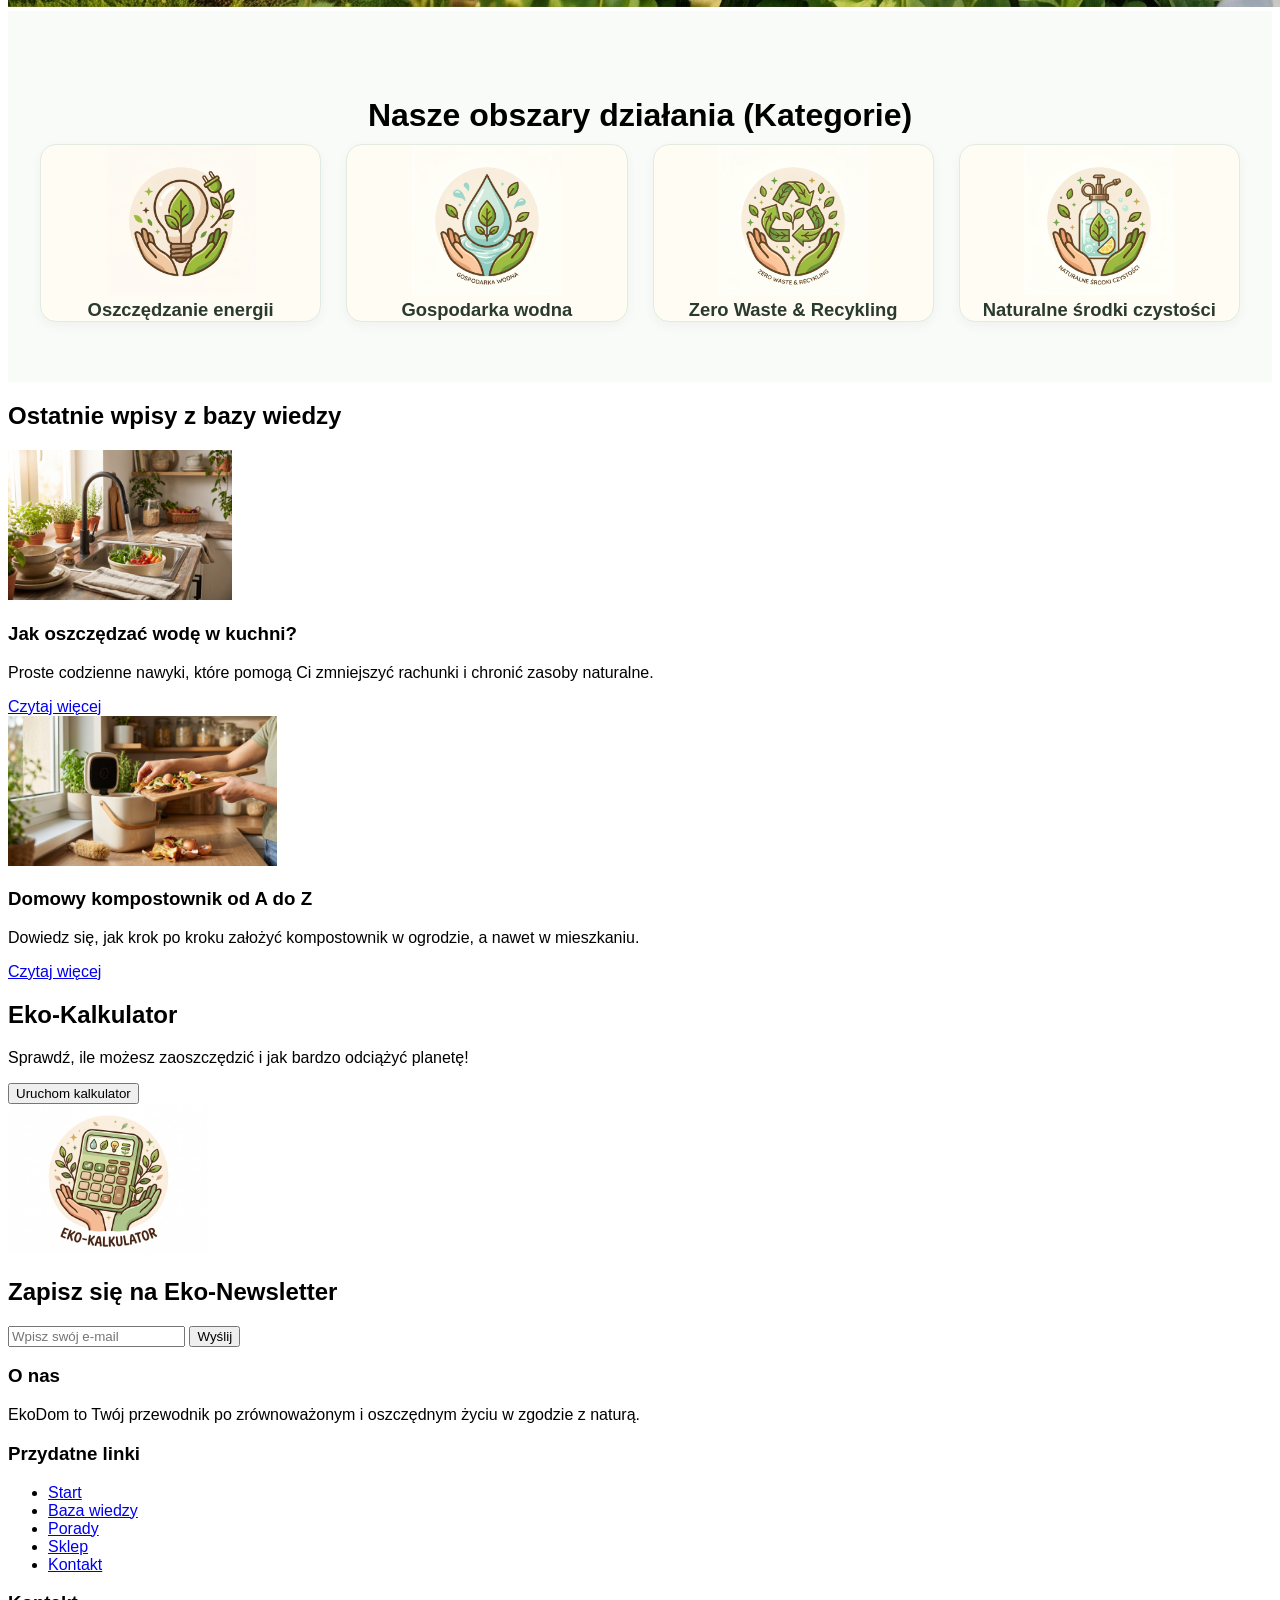
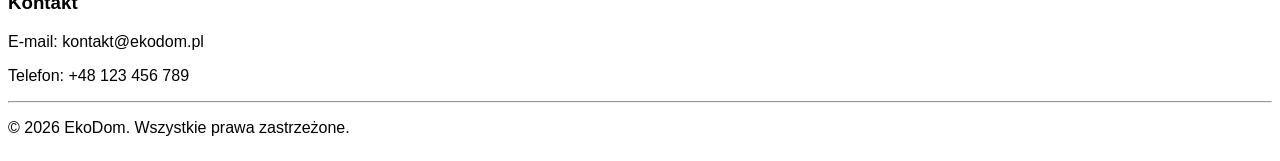
==== commit 7fd4510a: "Add files via upload" ====
--- a/index.html
+++ b/index.html
@@ -3,14 +3,14 @@
 <head>
     <meta charset="UTF-8">
     <meta name="viewport" content="width=device-width, initial-scale=1.0">
+    <link rel="stylesheet" href="style.css">
     <title>EkoDom - Twój dom przyjazny naturze i portfelowi</title>
 </head>
 <body>
 
-    <!-- PASEK NAWIGACYJNY (Header) -->
     <header>
         <div>
-            <a href="index.html"><img src="photos/logo-ekodom.jpg" alt="EkoDom - Twój dom w zgodzie z naturą" style="height: 50px;"></a>
+            <a href="index.html"><img src="photos/logo-ekodom.jpg" alt="EkoDom - Twój dom w zgodzie z naturą" style="height: 80px;"></a>
         </div>
         <nav>
             <ul>
@@ -27,67 +27,68 @@
                 <input type="search" placeholder="Szukaj...">
                 <button type="submit">Szukaj</button>
             </form>
-            <a href="logowanie.html">Zaloguj się</a>
+            <a href="logowanie.html" style = "text-decoration: none; color:#556B2F">Zaloguj się</a>
         </div>
     </header>
 
     <main>
-        <!-- SEKCJA GŁÓWNA (Hero) -->
-        <section>
-            <div>
-                <h1>Twój dom przyjazny naturze i portfelowi</h1>
-                <p>Dowiedz się, jak łatwo wprowadzić ekologiczne nawyki w swoim gospodarstwie domowym.</p>
-                <div>
-                    <a href="bazawiedzy.html"><button type="button">Zacznij tutaj</button></a>
-                    <a href="kalkulator.html"><button type="button">Oblicz swój ślad ekologiczny</button></a>
+        <section class = "herp-section" id = "start">
+            <div class = "container hero-container">
+                <div class = "hero-content">
+                    <span class = "her-badge">Ekologia zaczyna się w domu</span>
+                    <h1>Twój dom przyjazny naturze i portfelowi</h1>
+                    <p class = "hero-description">Dowiedz się, jak łatwo wprowadzić ekologiczne nawyki w swoim gospodarstwie domowym.</p>
+                <div class = "hero-actions">
+                    <a href="bazawiedzy.html" class = "btn btn-primary"><button type="button">Zacznij tutaj</button></a>
+                    <a href="kalkulator.html" class = "btn btn-secondary"><button type="button">Oblicz swój ślad ekologiczny</button></a>
+                </div>
                 </div>
             </div>
-            <div>
+            <div class = "herp-image-wrapper">
                 <img src="photos/herobanner.jpg" alt="Ekologiczny dom">
             </div>
         </section>
 
-        <!-- KATEGORIE -->
-        <section>
+        <section class = "obszary-dzialania" id = "kategorie">
+            <div class = "container">
             <h2>Nasze obszary działania (Kategorie)</h2>
-            <ul>
-                <li>
-                    <img src="photos/oszczedzanieenergii.jpg" alt="Energia" class = "obszarydzialania">
+            <ul class = "kategorie-grid">
+                <li class = "kategoria-karta">
+                    <img src="photos/oszczedzanieenergii.jpg" alt="Energia" class = "obszarydzialania" style="height: 150px;">
                     <h3>Oszczędzanie energii</h3>
                 </li>
-                <li>
-                    <img src="photos/gospodarkawodna.jpg" alt="Woda" class = "obszarydzialania">
+                <li class = "kategoria-karta">
+                    <img src="photos/gospodarkawodna.jpg" alt="Woda" class = "obszarydzialania" style="height: 150px;">
                     <h3>Gospodarka wodna</h3>
                 </li>
-                <li>
-                    <img src="photos/zerowaste.jpg" alt="Odpady" class = "obszarydzialania">
+                <li class = "kategoria-karta">
+                    <img src="photos/zerowaste.jpg" alt="Odpady" class = "obszarydzialania" style="height: 150px;">
                     <h3>Zero Waste &amp; Recykling</h3>
                 </li>
-                <li>
-                    <img src="photos/srodkiczystosci.jpg" alt="Naturalne" class = "obszarydzialania">
+                <li class = "kategoria-karta">
+                    <img src="photos/srodkiczystosci.jpg" alt="Naturalne" class = "obszarydzialania" style="height: 150px;">
                     <h3>Naturalne środki czystości</h3>
                 </li>
             </ul>
+            </div>
         </section>
 
-        <!-- ZAJAWKA BAZY WIEDZY -->
         <section>
             <h2>Ostatnie wpisy z bazy wiedzy</h2>
             <article>
-                <img src="photos/jakoszczedzacwodewkuchni.jpg">
+                <img src="photos/jakoszczedzacwodewkuchni.jpg" style="height: 150px;">
                 <h3>Jak oszczędzać wodę w kuchni?</h3>
                 <p>Proste codzienne nawyki, które pomogą Ci zmniejszyć rachunki i chronić zasoby naturalne.</p>
                 <a href="artykul-woda.html">Czytaj więcej</a>
             </article>
             <article>
-                <img src="photos/kompostownikodadoz.jpg">
+                <img src="photos/kompostownikodadoz.jpg" style="height: 150px;">
                 <h3>Domowy kompostownik od A do Z</h3>
                 <p>Dowiedz się, jak krok po kroku założyć kompostownik w ogrodzie, a nawet w mieszkaniu.</p>
                 <a href="artykul-kompostownik.html">Czytaj więcej</a>
             </article>
         </section>
 
-        <!-- SEKCJA KALKULATORA -->
         <section>
             <div>
                 <h2>Eko-Kalkulator</h2>
@@ -95,11 +96,10 @@
                 <a href="kalkulator.html"><button type="button">Uruchom kalkulator</button></a>
             </div>
             <div>
-                <img src="photos/ekokalkulator.jpg" alt="Makieta kalkulatora">
+                <img src="photos/ekokalkulator.jpg" alt="Makieta kalkulatora" style="height: 150px;">
             </div>
         </section>
 
-        <!-- NEWSLETTER -->
         <section>
             <h2>Zapisz się na Eko-Newsletter</h2>
             <form action="#" method="POST">
@@ -109,7 +109,6 @@
         </section>
     </main>
 
-    <!-- STOPKA (Footer) -->
     <footer>
         <section>
             <h3>O nas</h3>
--- a/style.css
+++ b/style.css
@@ -0,0 +1,122 @@
+body {
+ font-family: Arial, sans-serif;
+ min-height: 100vh;
+ display: flex;
+ flex-direction: column;
+}
+
+header {
+ background-color: white;
+ display: flex;
+ align-items: center;
+ justify-content: space-between;
+ padding: 15px 30px;
+} 
+
+header nav ul{
+    display:flex;
+    list-style: none;
+    margin: 0;
+    padding: 0;
+    gap: 20px;
+}
+
+header nav ul li a{
+ text-decoration: none;
+ color: #556B2F;
+ font-weight: 500;
+}
+
+header nav ul li a:hover{
+    color:#7eaa8093;
+    background-color: #c5e2c54a;
+    padding: 10px 0px 10px 0px;
+}
+
+header > div:last-child{
+    display: flex;
+    align-items: center;
+    gap: 15px;
+    text-decoration: none;
+}
+
+header form{
+    display: flex;
+    align-items: center;
+    gap:5px;
+}
+
+header div{
+    text-decoration: none;
+}
+
+.obszary-dzialania{
+ padding: 60px 20px;
+ background-color: #f9fbf9;
+ text-align: center;
+}
+
+.obszary-dzialania .container{
+    max-width: 1200px;
+    margin: 0 auto;
+}
+
+.obszary-dzialania h2{
+    font-size:2rem;
+    color:243e2b;
+    margin-bottom: 10px;
+}
+
+.kategorie-grid{
+    display: grid;
+    grid-template-columns: repeat(4, 1fr);
+    gap: 25px;
+    list-style: none;
+    padding: 0;
+    margin: 0;
+    list-style: none;
+}
+
+.kategoria-karta{
+    background-color: #fffcf3;
+    border-radius: 16px;
+    border: 1px solid #e1ebe2;
+    box-shadow: 0 4px 12px rgba(0,0,0,0.04);
+    transition: transform 0.25s ease, box-shadow 0.25 ease, border-colour 0.25 ease;
+}
+.kategoria-karta:hover img{
+    transform: scale(1.08);
+}
+
+.kategoria-karta h3{
+    margin:0;
+    font-size: 1.15rem;
+    color:#2b3a2f;
+    font-weight: 600;
+}
+
+@media (max-width:900px){
+    .kategorie-grid{
+        grid-template-columns: repeat(2,1fr);
+    }
+}
+@media (max-width:500px){
+    .kategorie-grid{
+        grid-template-columns: repeat(1fr);
+    }
+}
+
+.hero-section{
+    background: linear-gradient(135deg, #f6faf5 0%, #edf5eb 100%);
+    padding: 70px 20px;
+    overflow: hidden;
+}
+
+.hero-container{
+    max-width: 1200px;
+    margin:0 auto;
+    display: flex;
+    align-items: center;
+    justify-content:space-between;
+    gap: 50px;
+}
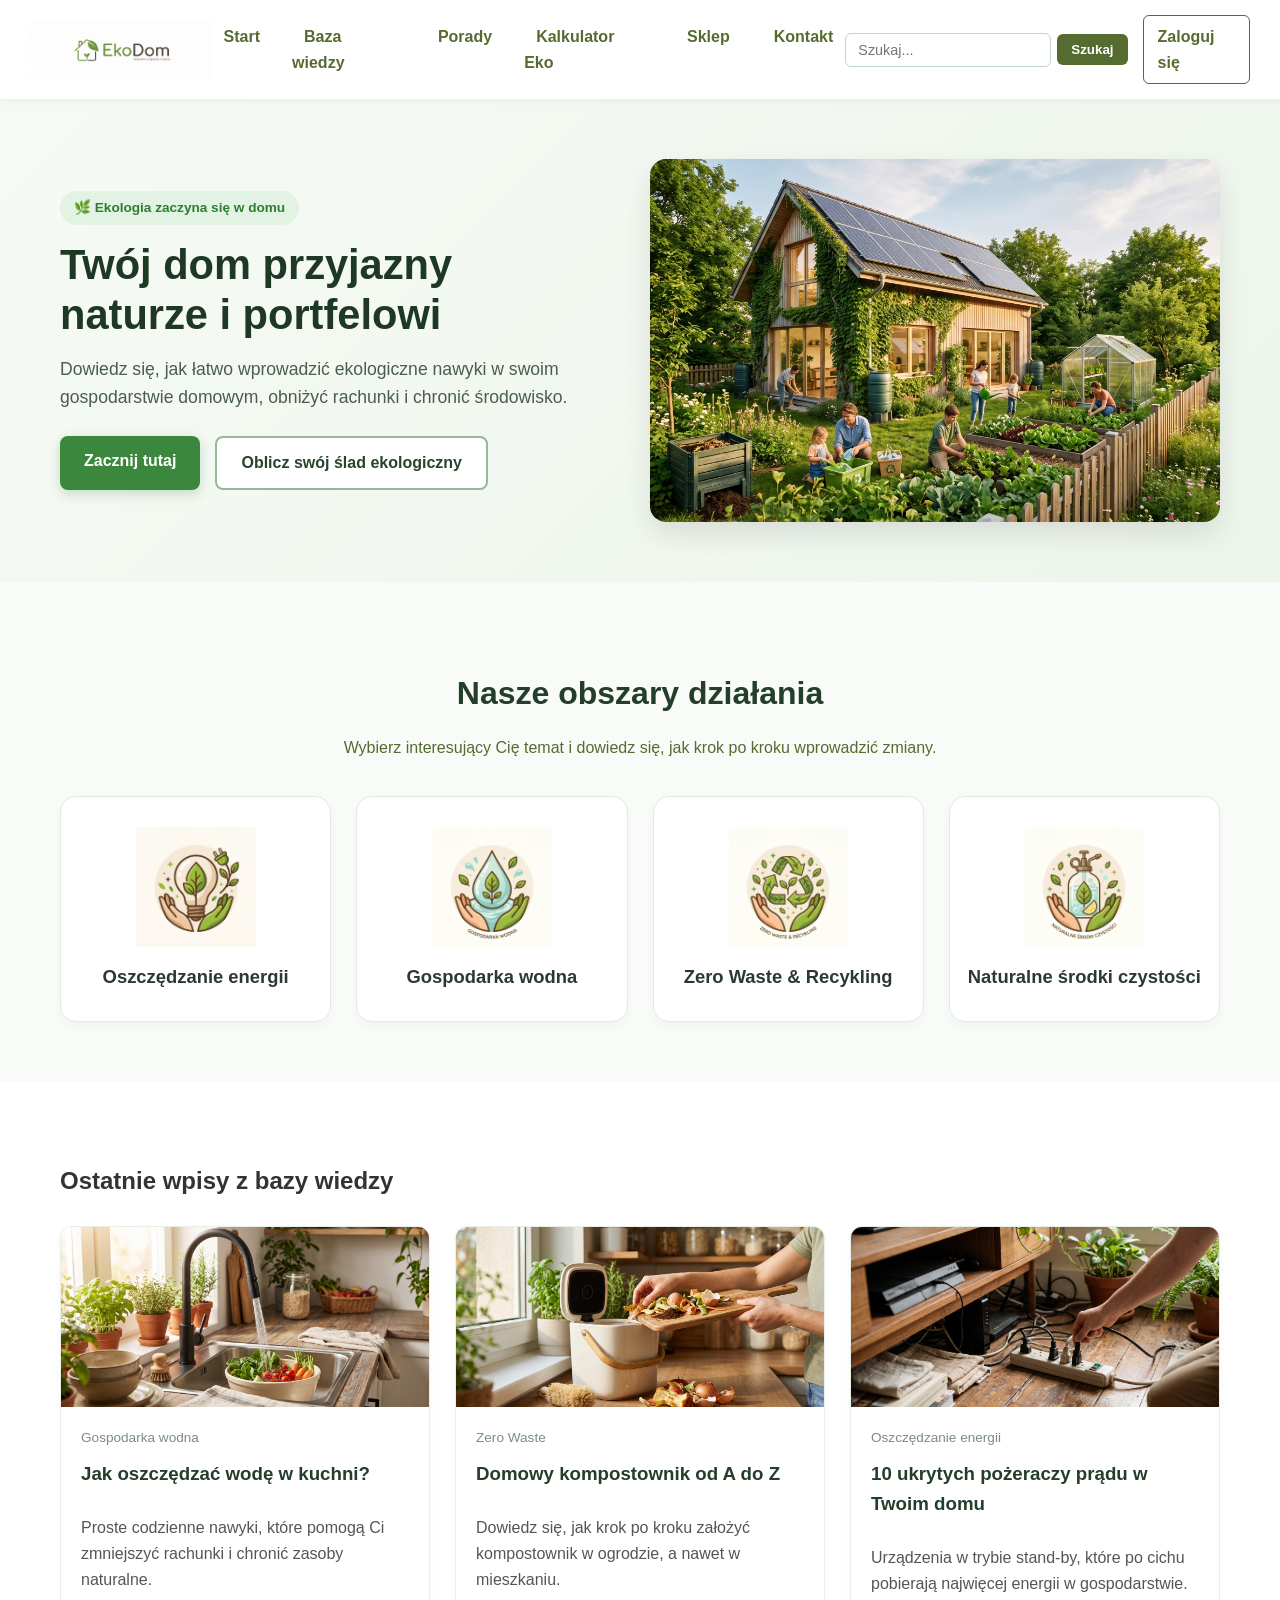
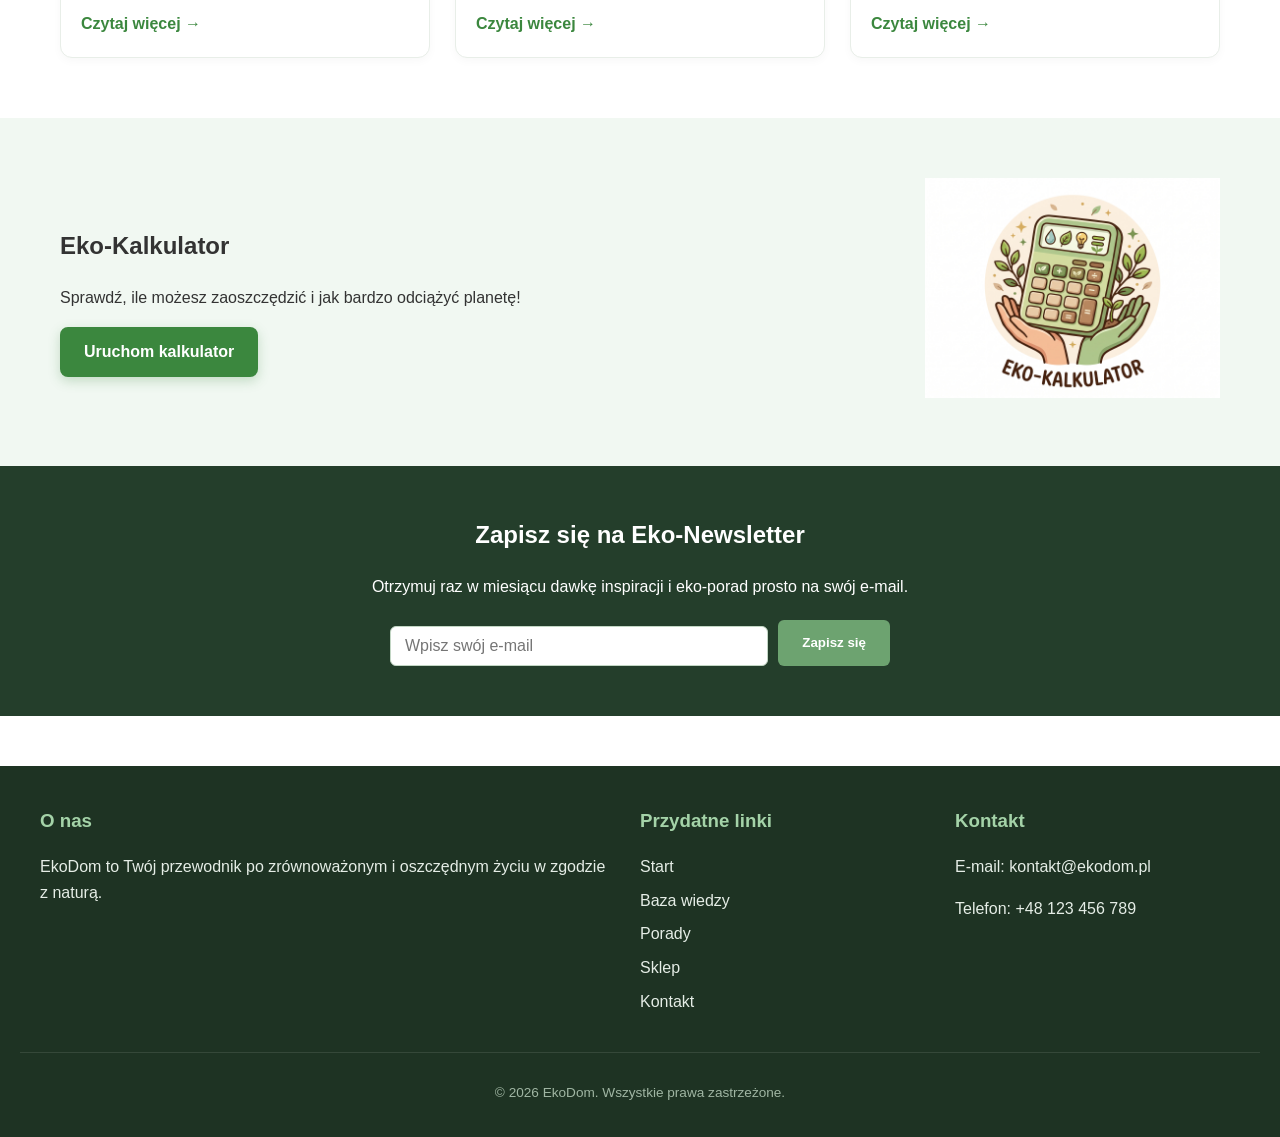
==== commit c4d76e04: "Add files via upload" ====
--- a/index.html
+++ b/index.html
@@ -3,14 +3,17 @@
 <head>
     <meta charset="UTF-8">
     <meta name="viewport" content="width=device-width, initial-scale=1.0">
+    <title>EkoDom - Twój dom przyjazny naturze i portfelowi</title>
     <link rel="stylesheet" href="style.css">
-    <title>EkoDom - Twój dom przyjazny naturze i portfelowi</title>
 </head>
 <body>
 
+    <!-- NAGŁÓWEK -->
     <header>
-        <div>
-            <a href="index.html"><img src="photos/logo-ekodom.jpg" alt="EkoDom - Twój dom w zgodzie z naturą" style="height: 80px;"></a>
+        <div class="header-logo">
+            <a href="index.html">
+                <img src="photos/logo-ekodom.jpg" alt="EkoDom - Twój dom w zgodzie z naturą">
+            </a>
         </div>
         <nav>
             <ul>
@@ -22,115 +25,155 @@
                 <li><a href="kontakt.html">Kontakt</a></li>
             </ul>
         </nav>
-        <div>
-            <form action="#" method="GET">
+        <div class="header-actions">
+            <form action="#" method="GET" class="search-form">
                 <input type="search" placeholder="Szukaj...">
                 <button type="submit">Szukaj</button>
             </form>
-            <a href="logowanie.html" style = "text-decoration: none; color:#556B2F">Zaloguj się</a>
+            <a href="logowanie.html" class="login-link">Zaloguj się</a>
         </div>
     </header>
 
     <main>
-        <section class = "herp-section" id = "start">
-            <div class = "container hero-container">
-                <div class = "hero-content">
-                    <span class = "her-badge">Ekologia zaczyna się w domu</span>
+        <!-- SEKCJA HERO -->
+        <section class="hero-section" id="start">
+            <div class="container hero-container">
+                <div class="hero-content">
+                    <span class="hero-badge">🌿 Ekologia zaczyna się w domu</span>
                     <h1>Twój dom przyjazny naturze i portfelowi</h1>
-                    <p class = "hero-description">Dowiedz się, jak łatwo wprowadzić ekologiczne nawyki w swoim gospodarstwie domowym.</p>
-                <div class = "hero-actions">
-                    <a href="bazawiedzy.html" class = "btn btn-primary"><button type="button">Zacznij tutaj</button></a>
-                    <a href="kalkulator.html" class = "btn btn-secondary"><button type="button">Oblicz swój ślad ekologiczny</button></a>
+                    <p class="hero-description">Dowiedz się, jak łatwo wprowadzić ekologiczne nawyki w swoim gospodarstwie domowym, obniżyć rachunki i chronić środowisko.</p>
+                    <div class="hero-actions">
+                        <a href="bazawiedzy.html" class="btn btn-primary">Zacznij tutaj</a>
+                        <a href="kalkulator.html" class="btn btn-secondary">Oblicz swój ślad ekologiczny</a>
+                    </div>
                 </div>
+                <div class="hero-image-wrapper">
+                    <img src="photos/herobanner.jpg" alt="Ekologiczny dom i rodzina w ogrodzie">
                 </div>
-            </div>
-            <div class = "herp-image-wrapper">
-                <img src="photos/herobanner.jpg" alt="Ekologiczny dom">
             </div>
         </section>
 
-        <section class = "obszary-dzialania" id = "kategorie">
-            <div class = "container">
-            <h2>Nasze obszary działania (Kategorie)</h2>
-            <ul class = "kategorie-grid">
-                <li class = "kategoria-karta">
-                    <img src="photos/oszczedzanieenergii.jpg" alt="Energia" class = "obszarydzialania" style="height: 150px;">
-                    <h3>Oszczędzanie energii</h3>
-                </li>
-                <li class = "kategoria-karta">
-                    <img src="photos/gospodarkawodna.jpg" alt="Woda" class = "obszarydzialania" style="height: 150px;">
-                    <h3>Gospodarka wodna</h3>
-                </li>
-                <li class = "kategoria-karta">
-                    <img src="photos/zerowaste.jpg" alt="Odpady" class = "obszarydzialania" style="height: 150px;">
-                    <h3>Zero Waste &amp; Recykling</h3>
-                </li>
-                <li class = "kategoria-karta">
-                    <img src="photos/srodkiczystosci.jpg" alt="Naturalne" class = "obszarydzialania" style="height: 150px;">
-                    <h3>Naturalne środki czystości</h3>
-                </li>
-            </ul>
+        <!-- OBSZARY DZIAŁANIA -->
+        <section class="obszary-dzialania" id="kategorie">
+            <div class="container">
+                <h2>Nasze obszary działania</h2>
+                <p class="section-subtitle">Wybierz interesujący Cię temat i dowiedz się, jak krok po kroku wprowadzić zmiany.</p>
+                <ul class="kategorie-grid">
+                    <li class="kategoria-karta">
+                        <a href="artykul-pozeraczepradu.html">
+                            <img src="photos/oszczedzanieenergii.jpg" alt="Energia" class="obszarydzialania">
+                            <h3>Oszczędzanie energii</h3>
+                        </a>
+                    </li>
+                    <li class="kategoria-karta">
+                        <a href="artykul-woda.html">
+                            <img src="photos/gospodarkawodna.jpg" alt="Woda" class="obszarydzialania">
+                            <h3>Gospodarka wodna</h3>
+                        </a>
+                    </li>
+                    <li class="kategoria-karta">
+                        <a href="artykul-kompostownik.html">
+                            <img src="photos/zerowaste.jpg" alt="Odpady" class="obszarydzialania">
+                            <h3>Zero Waste &amp; Recykling</h3>
+                        </a>
+                    </li>
+                    <li class="kategoria-karta">
+                        <a href="bazawiedzy.html">
+                            <img src="photos/srodkiczystosci.jpg" alt="Naturalne środki czystości" class="obszarydzialania">
+                            <h3>Naturalne środki czystości</h3>
+                        </a>
+                    </li>
+                </ul>
             </div>
         </section>
 
-        <section>
+        <!-- OSTATNIE WPISY Z BAZY WIEDZY -->
+        <section class="articles-section container">
             <h2>Ostatnie wpisy z bazy wiedzy</h2>
-            <article>
-                <img src="photos/jakoszczedzacwodewkuchni.jpg" style="height: 150px;">
-                <h3>Jak oszczędzać wodę w kuchni?</h3>
-                <p>Proste codzienne nawyki, które pomogą Ci zmniejszyć rachunki i chronić zasoby naturalne.</p>
-                <a href="artykul-woda.html">Czytaj więcej</a>
-            </article>
-            <article>
-                <img src="photos/kompostownikodadoz.jpg" style="height: 150px;">
-                <h3>Domowy kompostownik od A do Z</h3>
-                <p>Dowiedz się, jak krok po kroku założyć kompostownik w ogrodzie, a nawet w mieszkaniu.</p>
-                <a href="artykul-kompostownik.html">Czytaj więcej</a>
-            </article>
-        </section>
+            <div class="articles-grid">
+                <article class="article-card">
+                    <img src="photos/jakoszczedzacwodewkuchni.jpg" alt="Woda w kuchni">
+                    <div class="article-card-body">
+                        <small>Gospodarka wodna</small>
+                        <h3>Jak oszczędzać wodę w kuchni?</h3>
+                        <p>Proste codzienne nawyki, które pomogą Ci zmniejszyć rachunki i chronić zasoby naturalne.</p>
+                        <a href="artykul-woda.html">Czytaj więcej &rarr;</a>
+                    </div>
+                </article>
 
-        <section>
-            <div>
-                <h2>Eko-Kalkulator</h2>
-                <p>Sprawdź, ile możesz zaoszczędzić i jak bardzo odciążyć planetę!</p>
-                <a href="kalkulator.html"><button type="button">Uruchom kalkulator</button></a>
-            </div>
-            <div>
-                <img src="photos/ekokalkulator.jpg" alt="Makieta kalkulatora" style="height: 150px;">
+                <article class="article-card">
+                    <img src="photos/kompostownikodadoz.jpg" alt="Kompostownik">
+                    <div class="article-card-body">
+                        <small>Zero Waste</small>
+                        <h3>Domowy kompostownik od A do Z</h3>
+                        <p>Dowiedz się, jak krok po kroku założyć kompostownik w ogrodzie, a nawet w mieszkaniu.</p>
+                        <a href="artykul-kompostownik.html">Czytaj więcej &rarr;</a>
+                    </div>
+                </article>
+
+                <article class="article-card">
+                    <img src="photos/pozeraczepradu.jpg" alt="Prąd">
+                    <div class="article-card-body">
+                        <small>Oszczędzanie energii</small>
+                        <h3>10 ukrytych pożeraczy prądu w Twoim domu</h3>
+                        <p>Urządzenia w trybie stand-by, które po cichu pobierają najwięcej energii w gospodarstwie.</p>
+                        <a href="artykul-pozeraczepradu.html">Czytaj więcej &rarr;</a>
+                    </div>
+                </article>
             </div>
         </section>
 
-        <section>
-            <h2>Zapisz się na Eko-Newsletter</h2>
-            <form action="#" method="POST">
-                <input type="email" placeholder="Wpisz swój e-mail" required>
-                <button type="submit">Wyślij</button>
-            </form>
+        <!-- SEKCJA KALKULATORA -->
+        <section class="calc-teaser">
+            <div class="container calc-teaser-container">
+                <div>
+                    <h2>Eko-Kalkulator</h2>
+                    <p>Sprawdź, ile możesz zaoszczędzić i jak bardzo odciążyć planetę!</p>
+                    <a href="kalkulator.html" class="btn btn-primary">Uruchom kalkulator</a>
+                </div>
+                <div>
+                    <img src="photos/ekokalkulator.jpg" alt="Makieta kalkulatora">
+                </div>
+            </div>
+        </section>
+
+        <!-- NEWSLETTER -->
+        <section class="newsletter-section">
+            <div class="container">
+                <h2>Zapisz się na Eko-Newsletter</h2>
+                <p>Otrzymuj raz w miesiącu dawkę inspiracji i eko-porad prosto na swój e-mail.</p>
+                <form action="#" method="POST" class="newsletter-form">
+                    <input type="email" placeholder="Wpisz swój e-mail" required>
+                    <button type="submit">Zapisz się</button>
+                </form>
+            </div>
         </section>
     </main>
 
+    <!-- STOPKA -->
     <footer>
-        <section>
-            <h3>O nas</h3>
-            <p>EkoDom to Twój przewodnik po zrównoważonym i oszczędnym życiu w zgodzie z naturą.</p>
-        </section>
-        <nav>
-            <h3>Przydatne linki</h3>
-            <ul>
-                <li><a href="index.html">Start</a></li>
-                <li><a href="bazawiedzy.html">Baza wiedzy</a></li>
-                <li><a href="porady.html">Porady</a></li>
-                <li><a href="sklep.html">Sklep</a></li>
-                <li><a href="kontakt.html">Kontakt</a></li>
-            </ul>
-        </nav>
-        <section>
-            <h3>Kontakt</h3>
-            <p>E-mail: kontakt@ekodom.pl</p>
-            <p>Telefon: +48 123 456 789</p>
-        </section>
-        <div>
-            <hr>
+        <div class="footer-container">
+            <div>
+                <h3>O nas</h3>
+                <p>EkoDom to Twój przewodnik po zrównoważonym i oszczędnym życiu w zgodzie z naturą.</p>
+            </div>
+            <div>
+                <h3>Przydatne linki</h3>
+                <ul>
+                    <li><a href="index.html">Start</a></li>
+                    <li><a href="bazawiedzy.html">Baza wiedzy</a></li>
+                    <li><a href="porady.html">Porady</a></li>
+                    <li><a href="sklep.html">Sklep</a></li>
+                    <li><a href="kontakt.html">Kontakt</a></li>
+                </ul>
+            </div>
+            <div>
+                <h3>Kontakt</h3>
+                <p>E-mail: kontakt@ekodom.pl</p>
+                <p>Telefon: +48 123 456 789</p>
+            </div>
+        </div>
+        <div class="footer-bottom">
             <p>&copy; 2026 EkoDom. Wszystkie prawa zastrzeżone.</p>
         </div>
     </footer>
--- a/style.css
+++ b/style.css
@@ -1,122 +1,649 @@
-body {
- font-family: Arial, sans-serif;
- min-height: 100vh;
- display: flex;
- flex-direction: column;
-}
-
-header {
- background-color: white;
- display: flex;
- align-items: center;
- justify-content: space-between;
- padding: 15px 30px;
-} 
-
-header nav ul{
-    display:flex;
-    list-style: none;
-    margin: 0;
-    padding: 0;
-    gap: 20px;
-}
-
-header nav ul li a{
- text-decoration: none;
- color: #556B2F;
- font-weight: 500;
-}
-
-header nav ul li a:hover{
-    color:#7eaa8093;
-    background-color: #c5e2c54a;
-    padding: 10px 0px 10px 0px;
-}
-
-header > div:last-child{
-    display: flex;
-    align-items: center;
-    gap: 15px;
-    text-decoration: none;
-}
-
-header form{
-    display: flex;
-    align-items: center;
-    gap:5px;
-}
-
-header div{
-    text-decoration: none;
-}
-
-.obszary-dzialania{
- padding: 60px 20px;
- background-color: #f9fbf9;
- text-align: center;
-}
-
-.obszary-dzialania .container{
-    max-width: 1200px;
-    margin: 0 auto;
-}
-
-.obszary-dzialania h2{
-    font-size:2rem;
-    color:243e2b;
-    margin-bottom: 10px;
-}
-
-.kategorie-grid{
-    display: grid;
-    grid-template-columns: repeat(4, 1fr);
-    gap: 25px;
-    list-style: none;
-    padding: 0;
-    margin: 0;
-    list-style: none;
-}
-
-.kategoria-karta{
-    background-color: #fffcf3;
-    border-radius: 16px;
-    border: 1px solid #e1ebe2;
-    box-shadow: 0 4px 12px rgba(0,0,0,0.04);
-    transition: transform 0.25s ease, box-shadow 0.25 ease, border-colour 0.25 ease;
-}
-.kategoria-karta:hover img{
-    transform: scale(1.08);
-}
-
-.kategoria-karta h3{
-    margin:0;
-    font-size: 1.15rem;
-    color:#2b3a2f;
-    font-weight: 600;
-}
-
-@media (max-width:900px){
-    .kategorie-grid{
-        grid-template-columns: repeat(2,1fr);
-    }
-}
-@media (max-width:500px){
-    .kategorie-grid{
-        grid-template-columns: repeat(1fr);
-    }
-}
-
-.hero-section{
-    background: linear-gradient(135deg, #f6faf5 0%, #edf5eb 100%);
-    padding: 70px 20px;
-    overflow: hidden;
-}
-
-.hero-container{
-    max-width: 1200px;
-    margin:0 auto;
-    display: flex;
-    align-items: center;
-    justify-content:space-between;
-    gap: 50px;
+/* ===================================================
+   RESET I USTAWIENIA BAZOWE
+   =================================================== */
+* {
+    box-sizing: border-box;
+}
+
+body {
+    font-family: Arial, Helvetica, sans-serif;
+    min-height: 100vh;
+    display: flex;
+    flex-direction: column;
+    margin: 0;
+    color: #333333;
+    background-color: #ffffff;
+    line-height: 1.6;
+}
+
+main {
+    flex: 1; /* Stopka zawsze trzyma się dołu strony */
+}
+
+.container {
+    max-width: 1200px;
+    margin: 0 auto;
+    padding: 0 20px;
+}
+
+/* ===================================================
+   NAGŁÓWEK (HEADER I NAWIGACJA)
+   =================================================== */
+header {
+    background-color: #ffffff;
+    display: flex;
+    align-items: center;
+    justify-content: space-between;
+    padding: 15px 30px;
+    box-shadow: 0 2px 8px rgba(0, 0, 0, 0.05);
+    position: sticky;
+    top: 0;
+    z-index: 100;
+}
+
+.header-logo img {
+    height: 60px;
+    display: block;
+}
+
+header nav ul {
+    display: flex;
+    list-style: none;
+    margin: 0;
+    padding: 0;
+    gap: 20px;
+}
+
+header nav ul li a {
+    text-decoration: none;
+    color: #556B2F;
+    font-weight: 600;
+    padding: 8px 12px;
+    border-radius: 6px;
+    transition: background-color 0.2s, color 0.2s;
+}
+
+header nav ul li a:hover {
+    color: #2e6931;
+    background-color: #eaf4eb;
+}
+
+.header-actions {
+    display: flex;
+    align-items: center;
+    gap: 15px;
+}
+
+.search-form {
+    display: flex;
+    align-items: center;
+    gap: 6px;
+}
+
+.search-form input {
+    padding: 8px 12px;
+    border: 1px solid #c2d6c4;
+    border-radius: 6px;
+    font-size: 0.9rem;
+}
+
+.search-form button {
+    padding: 8px 14px;
+    background-color: #556B2F;
+    color: #ffffff;
+    border: none;
+    border-radius: 6px;
+    cursor: pointer;
+    font-weight: bold;
+    transition: background-color 0.2s;
+}
+
+.search-form button:hover {
+    background-color: #3b4c1f;
+}
+
+.login-link {
+    text-decoration: none;
+    color: #556B2F;
+    font-weight: 600;
+    padding: 8px 14px;
+    border: 1px solid #556B2F;
+    border-radius: 6px;
+    transition: all 0.2s;
+}
+
+.login-link:hover {
+    background-color: #556B2F;
+    color: #ffffff;
+}
+
+/* ===================================================
+   PRZYCISKI (OGÓLNE)
+   =================================================== */
+.btn {
+    display: inline-block;
+    padding: 12px 24px;
+    border-radius: 8px;
+    font-size: 1rem;
+    font-weight: 600;
+    text-decoration: none;
+    cursor: pointer;
+    transition: transform 0.2s ease, box-shadow 0.2s ease, background-color 0.2s ease;
+    border: none;
+    text-align: center;
+}
+
+.btn-primary {
+    background-color: #3b873e;
+    color: #ffffff;
+    box-shadow: 0 4px 12px rgba(59, 135, 62, 0.25);
+}
+
+.btn-primary:hover {
+    background-color: #2e6931;
+    transform: translateY(-2px);
+}
+
+.btn-secondary {
+    background-color: #ffffff;
+    color: #28442c;
+    border: 2px solid #94b998;
+}
+
+.btn-secondary:hover {
+    border-color: #3b873e;
+    color: #3b873e;
+    transform: translateY(-2px);
+}
+
+/* ===================================================
+   SEKCJA HERO (STRONA GŁÓWNA)
+   =================================================== */
+.hero-section {
+    background: linear-gradient(135deg, #f6faf5 0%, #edf5eb 100%);
+    padding: 60px 20px;
+}
+
+.hero-container {
+    display: flex;
+    align-items: center;
+    justify-content: space-between;
+    gap: 40px;
+}
+
+.hero-content {
+    flex: 1;
+    max-width: 550px;
+}
+
+.hero-badge {
+    display: inline-block;
+    background-color: #e2f2e3;
+    color: #2e7d32;
+    padding: 6px 14px;
+    border-radius: 20px;
+    font-size: 0.85rem;
+    font-weight: 600;
+    margin-bottom: 15px;
+}
+
+.hero-content h1 {
+    font-size: 2.6rem;
+    line-height: 1.2;
+    color: #1f3825;
+    margin: 0 0 15px 0;
+}
+
+.hero-description {
+    font-size: 1.1rem;
+    color: #4a5d4e;
+    margin: 0 0 25px 0;
+}
+
+.hero-actions {
+    display: flex;
+    gap: 15px;
+    flex-wrap: wrap;
+}
+
+.hero-image-wrapper {
+    flex: 1;
+    display: flex;
+    justify-content: center;
+}
+
+.hero-image-wrapper img {
+    max-width: 100%;
+    height: auto;
+    border-radius: 16px;
+    box-shadow: 0 12px 28px rgba(0, 0, 0, 0.1);
+}
+
+/* ===================================================
+   SEKCJA: OBSZARY DZIAŁANIA (KATEGORIE)
+   =================================================== */
+.obszary-dzialania {
+    padding: 60px 20px;
+    background-color: #f9fbf9;
+    text-align: center;
+}
+
+.obszary-dzialania h2 {
+    font-size: 2rem;
+    color: #243e2b;
+    margin-bottom: 10px;
+}
+
+.obszary-dzialania .section-subtitle {
+    color: #556B2F;
+    margin-bottom: 35px;
+}
+
+.kategorie-grid {
+    display: grid;
+    grid-template-columns: repeat(4, 1fr);
+    gap: 25px;
+    list-style: none;
+    padding: 0;
+    margin: 0;
+}
+
+.kategoria-karta {
+    background-color: #ffffff;
+    border-radius: 16px;
+    border: 1px solid #e1ebe2;
+    box-shadow: 0 4px 12px rgba(0, 0, 0, 0.04);
+    transition: transform 0.25s ease, box-shadow 0.25s ease, border-color 0.25s ease;
+    padding: 30px 15px;
+}
+
+.kategoria-karta:hover {
+    transform: translateY(-5px);
+    box-shadow: 0 10px 20px rgba(0, 0, 0, 0.08);
+    border-color: #81c784;
+}
+
+.kategoria-karta a {
+    text-decoration: none;
+    color: inherit;
+    display: flex;
+    flex-direction: column;
+    align-items: center;
+}
+
+.kategoria-karta img {
+    height: 120px;
+    width: auto;
+    object-fit: contain;
+    margin-bottom: 15px;
+    transition: transform 0.25s ease;
+}
+
+.kategoria-karta:hover img {
+    transform: scale(1.08);
+}
+
+.kategoria-karta h3 {
+    margin: 0;
+    font-size: 1.15rem;
+    color: #2b3a2f;
+    font-weight: 600;
+}
+
+/* ===================================================
+   SIATKA ARTYKUŁÓW I BLOGA (BAZA WIEDZY / GLOWNA)
+   =================================================== */
+.articles-section {
+    padding: 60px 20px;
+}
+
+.articles-grid {
+    display: grid;
+    grid-template-columns: repeat(auto-fit, minmax(280px, 1fr));
+    gap: 25px;
+    margin-top: 25px;
+}
+
+.article-card {
+    background: #ffffff;
+    border: 1px solid #e8eee8;
+    border-radius: 12px;
+    overflow: hidden;
+    box-shadow: 0 3px 10px rgba(0,0,0,0.03);
+    display: flex;
+    flex-direction: column;
+}
+
+.article-card img {
+    width: 100%;
+    height: 180px;
+    object-fit: cover;
+}
+
+.article-card-body {
+    padding: 20px;
+    display: flex;
+    flex-direction: column;
+    flex: 1;
+}
+
+.article-card-body small {
+    color: #7b8e7e;
+    margin-bottom: 6px;
+    font-size: 0.85rem;
+}
+
+.article-card-body h3 {
+    margin: 5px 0 10px 0;
+    color: #243e2b;
+}
+
+.article-card-body p {
+    color: #555555;
+    margin-bottom: 15px;
+    flex: 1;
+}
+
+.article-card-body a {
+    color: #3b873e;
+    text-decoration: none;
+    font-weight: bold;
+}
+
+.article-card-body a:hover {
+    text-decoration: underline;
+}
+
+/* ===================================================
+   SEKCJA KALKULATORA NA STRONIE GŁÓWNEJ
+   =================================================== */
+.calc-teaser {
+    background-color: #f1f8f2;
+    padding: 60px 20px;
+}
+
+.calc-teaser-container {
+    display: flex;
+    align-items: center;
+    justify-content: space-between;
+    gap: 40px;
+}
+
+.calc-teaser img {
+    max-height: 220px;
+    width: auto;
+}
+
+/* ===================================================
+   NEWSLETTER
+   =================================================== */
+.newsletter-section {
+    background-color: #243e2b;
+    color: #ffffff;
+    padding: 50px 20px;
+    text-align: center;
+}
+
+.newsletter-section h2 {
+    margin-top: 0;
+}
+
+.newsletter-form {
+    display: flex;
+    justify-content: center;
+    gap: 10px;
+    max-width: 500px;
+    margin: 20px auto 0;
+}
+
+.newsletter-form input {
+    flex: 1;
+    padding: 12px 16px;
+    border-radius: 6px;
+    border: none;
+    font-size: 1rem;
+}
+
+.newsletter-form button {
+    padding: 12px 24px;
+    border: none;
+    border-radius: 6px;
+    background-color: #6da370;
+    color: white;
+    font-weight: bold;
+    cursor: pointer;
+}
+
+.newsletter-form button:hover {
+    background-color: #87b98a;
+}
+
+/* ===================================================
+   STRONY Z TREŚCIĄ ARTYKUŁU (np. artykul-woda.html)
+   =================================================== */
+.article-page {
+    max-width: 860px;
+    margin: 40px auto;
+    padding: 0 20px;
+}
+
+.breadcrumbs {
+    font-size: 0.9rem;
+    color: #666;
+    margin-bottom: 20px;
+}
+
+.breadcrumbs a {
+    color: #556B2F;
+    text-decoration: none;
+}
+
+.article-page h1 {
+    font-size: 2.2rem;
+    color: #243e2b;
+    line-height: 1.3;
+}
+
+.article-lead-figure {
+    margin: 25px 0;
+}
+
+.article-lead-figure img {
+    width: 100%;
+    max-height: 480px;
+    object-fit: cover;
+    border-radius: 12px;
+}
+
+.article-lead-figure figcaption {
+    font-size: 0.85rem;
+    color: #666;
+    margin-top: 8px;
+    text-align: center;
+}
+
+.article-page blockquote {
+    border-left: 4px solid #556B2F;
+    background: #f7faf7;
+    margin: 25px 0;
+    padding: 15px 25px;
+    font-style: italic;
+    color: #2e4e35;
+}
+
+/* ===================================================
+   FORMULARZE: KALKULATOR, KONTAKT, LOGOWANIE
+   =================================================== */
+.form-card {
+    background: #ffffff;
+    border: 1px solid #e1ebe2;
+    border-radius: 12px;
+    padding: 30px;
+    margin: 30px 0;
+    box-shadow: 0 4px 12px rgba(0,0,0,0.03);
+}
+
+fieldset {
+    border: 1px solid #cce0d0;
+    border-radius: 8px;
+    padding: 20px;
+    margin-bottom: 20px;
+}
+
+legend {
+    font-weight: bold;
+    color: #243e2b;
+    padding: 0 8px;
+}
+
+input[type="text"],
+input[type="email"],
+input[type="password"],
+input[type="number"],
+select,
+textarea {
+    width: 100%;
+    padding: 10px 14px;
+    border: 1px solid #c2d6c4;
+    border-radius: 6px;
+    font-size: 1rem;
+    margin-top: 6px;
+}
+
+/* ===================================================
+   SKLEP (KARTY PRODUKTÓW)
+   =================================================== */
+.shop-layout {
+    display: flex;
+    gap: 30px;
+    margin: 40px 0;
+}
+
+.shop-sidebar {
+    width: 240px;
+    background: #fdfdfd;
+    padding: 20px;
+    border: 1px solid #e8eee8;
+    border-radius: 8px;
+}
+
+.shop-products {
+    flex: 1;
+    display: grid;
+    grid-template-columns: repeat(auto-fill, minmax(220px, 1fr));
+    gap: 20px;
+}
+
+.product-card {
+    border: 1px solid #e8eee8;
+    border-radius: 10px;
+    padding: 15px;
+    text-align: center;
+    background: #ffffff;
+    display: flex;
+    flex-direction: column;
+}
+
+.product-card img {
+    width: 100%;
+    height: 170px;
+    object-fit: contain;
+    margin-bottom: 10px;
+}
+
+.product-price {
+    font-size: 1.2rem;
+    font-weight: bold;
+    color: #243e2b;
+    margin: 10px 0;
+}
+
+/* ===================================================
+   STOPKA (FOOTER)
+   =================================================== */
+footer {
+    background-color: #1e3323;
+    color: #e5ede6;
+    padding: 40px 20px 20px;
+    margin-top: 50px;
+}
+
+.footer-container {
+    max-width: 1200px;
+    margin: 0 auto;
+    display: grid;
+    grid-template-columns: 2fr 1fr 1fr;
+    gap: 30px;
+}
+
+footer h3 {
+    color: #a4d3a8;
+    margin-top: 0;
+}
+
+footer a {
+    color: #e5ede6;
+    text-decoration: none;
+}
+
+footer a:hover {
+    text-decoration: underline;
+}
+
+footer ul {
+    list-style: none;
+    padding: 0;
+    margin: 0;
+}
+
+footer ul li {
+    margin-bottom: 8px;
+}
+
+.footer-bottom {
+    text-align: center;
+    border-top: 1px solid rgba(255, 255, 255, 0.1);
+    margin-top: 30px;
+    padding-top: 15px;
+    font-size: 0.85rem;
+    color: #a0b6a3;
+}
+
+/* ===================================================
+   RESPONSYWNOŚĆ (MEDIA QUERIES)
+   =================================================== */
+@media (max-width: 900px) {
+    header {
+        flex-direction: column;
+        gap: 15px;
+    }
+    
+    .hero-container,
+    .calc-teaser-container,
+    .shop-layout {
+        flex-direction: column;
+    }
+    
+    .kategorie-grid {
+        grid-template-columns: repeat(2, 1fr);
+    }
+    
+    .footer-container {
+        grid-template-columns: 1fr;
+    }
+}
+
+@media (max-width: 550px) {
+    header nav ul {
+        flex-wrap: wrap;
+        justify-content: center;
+    }
+    
+    .kategorie-grid {
+        grid-template-columns: 1fr;
+    }
+    
+    .newsletter-form {
+        flex-direction: column;
+    }
 }
